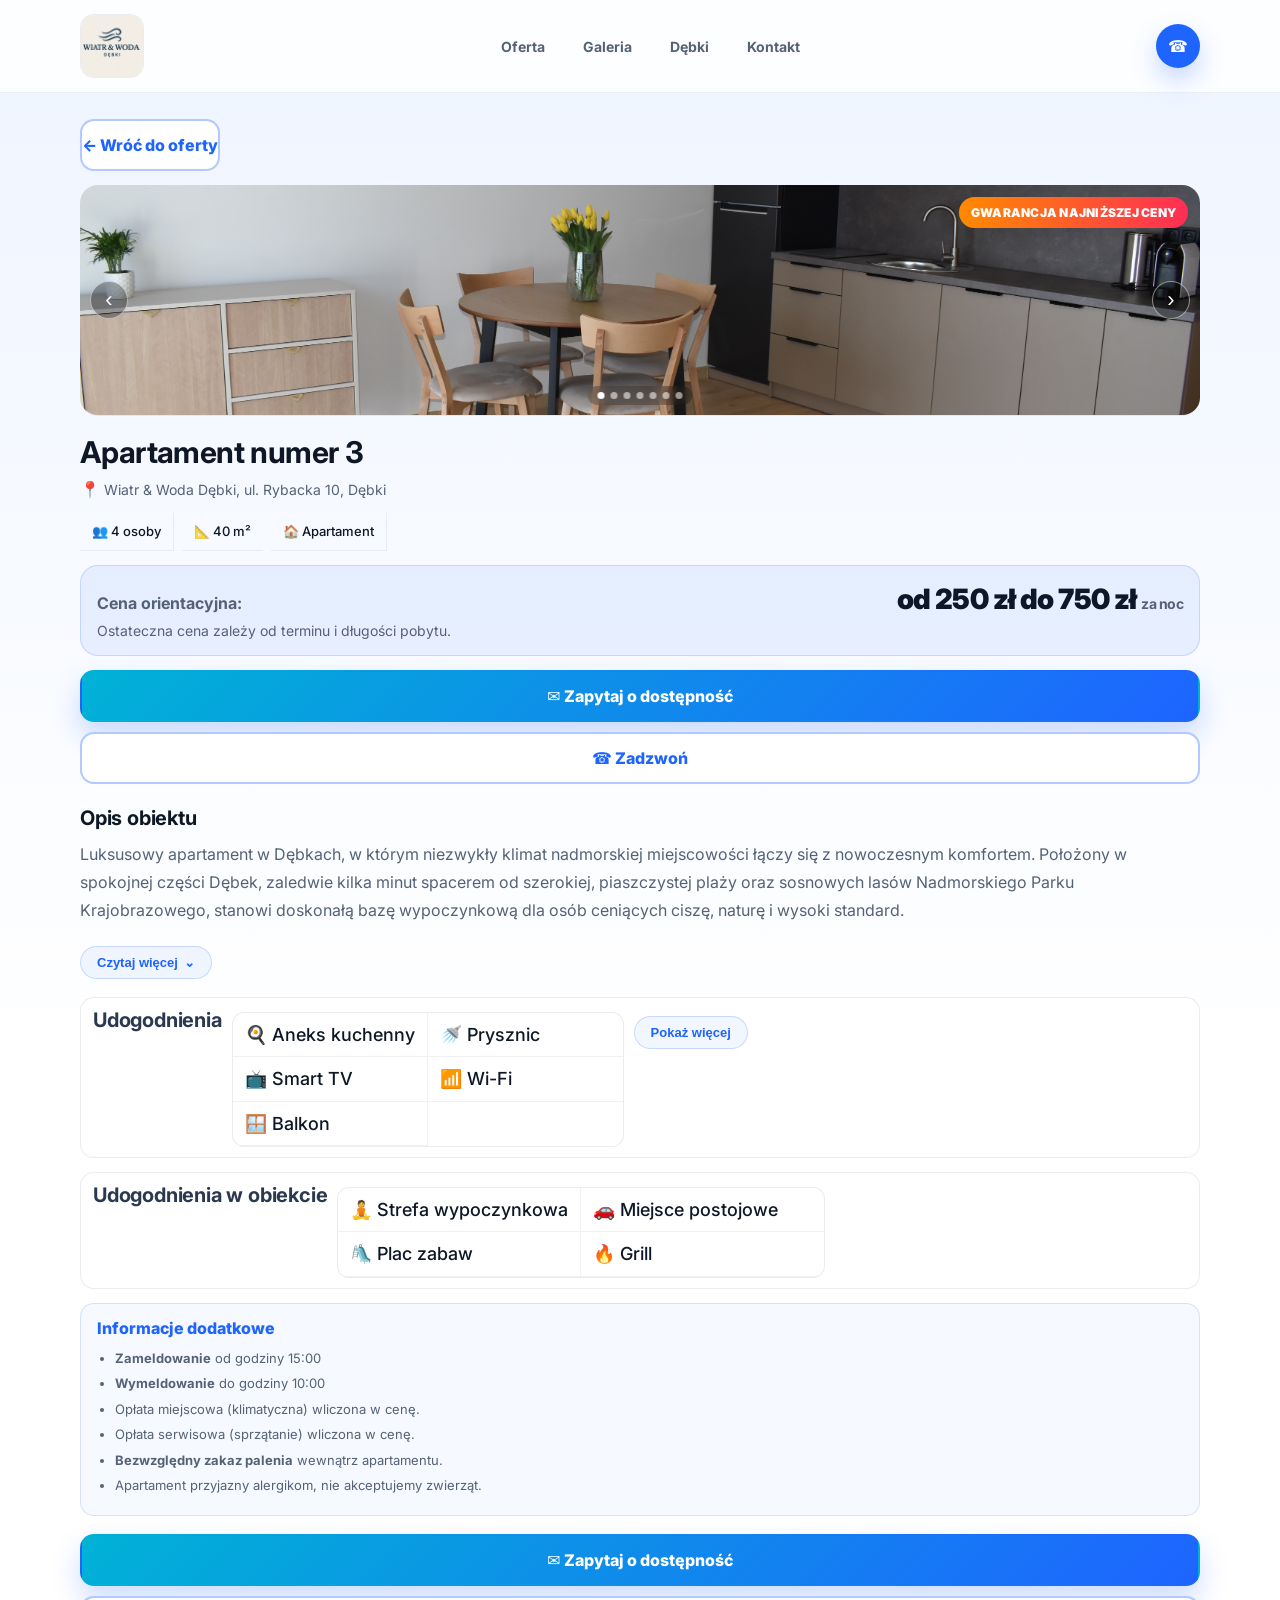
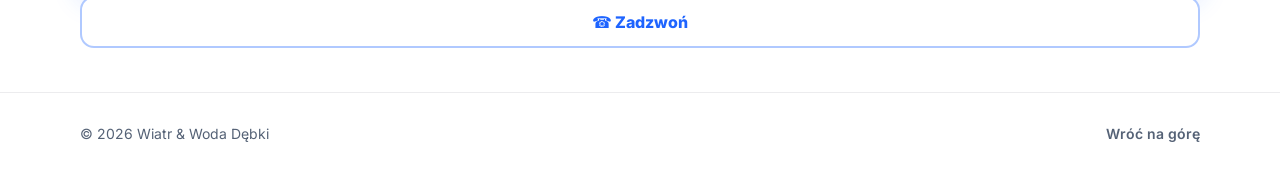
==== apartament-3.html @ 97f254d6 "Redesign amenities as 2-column grid, always-visible info section, fix gallery on PC Co-Authored-By: " ====
<!doctype html>
<html lang="pl">
<head>
  <meta charset="UTF-8" />
  <meta name="viewport" content="width=device-width, initial-scale=1" />

  <title>Apartament numer 3 | Wiatr & Woda Dębki</title>
  <meta name="description" content="Apartament numer 3 w Wiatr & Woda Dębki: 4 osoby, 40 m², balkon, aneks kuchenny, Smart TV i Wi-Fi. Zapytaj o dostępność i cenę." />
  <link rel="canonical" href="https://twojadomena.pl/apartament-3" />
  <meta name="theme-color" content="#1E64FF" />

  <link rel="preconnect" href="https://fonts.googleapis.com">
  <link rel="preconnect" href="https://fonts.gstatic.com" crossorigin>
  <link href="https://fonts.googleapis.com/css2?family=Inter:wght@400;500;600;700&display=swap" rel="stylesheet">

  <link rel="stylesheet" href="style.css" />
  <script defer src="script.js"></script>
</head>

<body>
  <a class="skip" href="#main">Przejdź do treści</a>

  <header class="topbar">
    <div class="container topbar__inner">
      <a class="brand" href="index.html#home" aria-label="Wiatr & Woda – strona główna">
        <img class="brand__logo" src="assets/hero.png" alt="Wiatr & Woda Dębki" width="64" height="64" />
      </a>

      <nav class="nav" aria-label="Nawigacja główna">
        <button class="nav__toggle" type="button" aria-expanded="false" aria-controls="navMenu">
          <span class="nav__bars" aria-hidden="true"></span>
          <span class="sr-only">Otwórz menu</span>
        </button>

        <ul id="navMenu" class="nav__menu">
          <li><a class="nav__link" href="oferta.html">Oferta</a></li>
          <li><a class="nav__link" href="index.html#galeria">Galeria</a></li>
          <li><a class="nav__link" href="index.html#debki">Dębki</a></li>
          <li><a class="nav__link" href="index.html#kontakt">Kontakt</a></li>
        </ul>
      </nav>

      <a class="callfab" href="tel:+48XXXXXXXXX" aria-label="Zadzwoń">☎</a>
    </div>
  </header>

  <main id="main">
    <section class="section section--offers">
      <div class="container">

        <a href="oferta.html" class="btn2 btn2--ghost" style="margin-bottom:14px; display:inline-flex;">
          ← Wróć do oferty
        </a>

        <!-- HERO / GALERIA -->
        <div class="offerCard__media tile__media reveal" data-slider style="border-radius:18px; overflow:hidden;">
          <span class="badge">GWARANCJA NAJNIŻSZEJ CENY</span>

          <img src="galeria/ap%20nr%203/1.JPG" alt="Apartament numer 3 – zdjęcie" loading="lazy" decoding="async" width="1200" height="800">
          <button class="offerCard__nav offerCard__nav--prev" type="button" aria-label="Poprzednie zdjęcie" data-prev>‹</button>
          <button class="offerCard__nav offerCard__nav--next" type="button" aria-label="Następne zdjęcie" data-next>›</button>

          <div class="offerCard__dots" aria-hidden="true">
            <span class="dot is-on"></span><span class="dot"></span><span class="dot"></span>
          </div>

          <template data-images>
            <span>galeria/ap%20nr%203/1.JPG</span>
            <span>galeria/ap%20nr%203/2.JPG</span>
            <span>galeria/ap%20nr%203/3.JPG</span>
            <span>galeria/ap%20nr%203/4.JPG</span>
            <span>galeria/ap%20nr%203/5.JPG</span>
            <span>galeria/ap%20nr%203/6.JPG</span>
            <span>galeria/ap%20nr%203/7.JPG</span>
          </template>
        </div>

        <!-- NAGŁÓWEK + META -->
        <header class="reveal" style="margin-top:18px;">
          <h1 class="offersHead__title" style="margin-bottom:6px;">Apartament numer 3</h1>
          <p class="offersHead__lead" style="margin-top:0;">
            <span class="ico">📍</span> Wiatr &amp; Woda Dębki, ul. Rybacka 10, Dębki
          </p>

          <div class="offerIcons" aria-label="Szybkie parametry" style="margin-top:10px;">
            <span class="chip">👥 4 osoby</span>
            <span class="chip">📐 40 m²</span>
            <span class="chip">🏠 Apartament</span>
          </div>
        </header>

        <!-- CENA + CTA -->
        <div class="reveal" style="margin-top:14px;">
          <div style="background:rgba(30,100,255,0.08); border:1px solid rgba(30,100,255,0.18); border-radius:18px; padding:16px;">
            <div style="display:flex; flex-wrap:wrap; gap:10px; align-items:baseline; justify-content:space-between;">
              <div style="color:var(--muted); font-weight:700;">Cena orientacyjna:</div>
              <div style="font-size:28px; font-weight:900; letter-spacing:-0.02em;">od 250 zł do 750 zł <span style="font-size:14px; font-weight:700; color:var(--muted);">za noc</span></div>
            </div>
            <div style="color:var(--muted); margin-top:6px; font-size:14px;">
              Ostateczna cena zależy od terminu i długości pobytu.
            </div>
          </div>

          <div class="offerActions" style="margin-top:14px;">
            <a class="btn2 btn2--primary" href="index.html#kontakt">✉ Zapytaj o dostępność</a>
            <a class="btn2 btn2--ghost" href="tel:+48XXXXXXXXX">☎ Zadzwoń</a>
          </div>
        </div>

        <!-- OPIS -->
        <section class="reveal" style="margin-top:22px;">
          <h2 class="h2">Opis obiektu</h2>

          <div class="desc" data-desc>
            <p style="color:var(--muted); line-height:1.75; margin-top:0;">
              Luksusowy apartament w Dębkach, w którym niezwykły klimat nadmorskiej miejscowości łączy się z nowoczesnym komfortem.
              Położony w spokojnej części Dębek, zaledwie kilka minut spacerem od szerokiej, piaszczystej plaży oraz sosnowych lasów
              Nadmorskiego Parku Krajobrazowego, stanowi doskonałą bazę wypoczynkową dla osób ceniących ciszę, naturę i wysoki standard.
            </p>

            <div class="desc__more" data-desc-more hidden>
              <p style="color:var(--muted); line-height:1.75;">
                Apartament przeznaczony jest dla maksymalnie 4 osób. Przestrzeń została zaprojektowana z myślą o wygodzie i funkcjonalności
                – obejmuje jasny salon z częścią wypoczynkową oraz komfortową strefę sypialnianą. Starannie dobrane materiały, jasne kolory
                i subtelne nadmorskie akcenty tworzą spójne, eleganckie wnętrze sprzyjające relaksowi.
              </p>
              <p style="color:var(--muted); line-height:1.75;">
                W salonie znajduje się wygodna sofa z funkcją spania. Do dyspozycji gości pozostaje w pełni wyposażony aneks kuchenny,
                który umożliwia komfortowe przygotowywanie posiłków. Nowoczesna łazienka z prysznicem zapewnia wygodę zarówno podczas krótkich,
                jak i dłuższych pobytów.
              </p>
              <p style="color:var(--muted); line-height:1.75; margin-bottom:0;">
                Istotnym atutem apartamentu jest balkon z kompletem mebli ogrodowych, idealny na poranną kawę lub wieczorny odpoczynek.
                Inwestycja Wiatr &amp; Woda Dębki wyróżnia się kameralnym charakterem, wysoką jakością wykończenia oraz znakomitą lokalizacją
                blisko morza i centrum miejscowości.
              </p>
            </div>
          </div>

          <button class="readmore" type="button" data-readmore>
            <span>Czytaj więcej</span>
            <span class="readmore__icon" aria-hidden="true">⌄</span>
          </button>
        </section>

        <!-- UDOGODNIENIA (rozwijane) -->
        <section class="amen reveal" aria-labelledby="amenTitle" style="margin-top:18px;">
          <h2 id="amenTitle" class="h2">Udogodnienia</h2>

          <div class="chips" data-chips data-collapsed="true">
            <!-- widoczne zawsze -->
            <span class="chip">🍳 Aneks kuchenny</span>
            <span class="chip">🚿 Prysznic</span>
            <span class="chip">📺 Smart TV</span>
            <span class="chip">📶 Wi-Fi</span>
            <span class="chip">🪟 Balkon</span>

            <!-- więcej (ukryte w collapsed) -->
            <span class="chip chip--more">❄️ Lodówka</span>
            <span class="chip chip--more">🔥 Płyta kuchenna</span>
            <span class="chip chip--more">💨 Okap</span>
            <span class="chip chip--more">📻 Mikrofalówka</span>
            <span class="chip chip--more">🫖 Czajnik</span>
            <span class="chip chip--more">☕ Ekspres kapsułkowy</span>
            <span class="chip chip--more">🔪 Przybory kuchenne</span>

            <span class="chip chip--more">🧴 Kosmetyki</span>
            <span class="chip chip--more">💨 Suszarka do włosów</span>
            <span class="chip chip--more">🛁 Ręczniki</span>
            <span class="chip chip--more">🧻 Papier toaletowy</span>

            <span class="chip chip--more">👔 Szafa</span>
            <span class="chip chip--more">🔌 Gniazdka przy łóżku</span>
            <span class="chip chip--more">🌡️ Ogrzewanie</span>
            <span class="chip chip--more">🧺 Suszarka na ubrania</span>

            <span class="chip chip--more">🛏️ 2× łóżko pojedyncze + narożnik z funkcją spania</span>

            <span class="chip chip--more">🌳 Parawan</span>
            <span class="chip chip--more">🛋️ Leżak</span>
            <span class="chip chip--more">🪑 Stół ogrodowy</span>

            <span class="chip chip--more">👶 Krzesełko dla dzieci</span>
            <span class="chip chip--more">🏠 Obiekt wolnostojący</span>
            <span class="chip chip--more">🚭 Zakaz palenia</span>
            <span class="chip chip--more">🐶 Zwierzęta nieakceptowane</span>
          </div>

          <button class="chips__toggle" type="button" data-chips-toggle>Pokaż więcej</button>
        </section>

        <!-- UDOGODNIENIA W OBIEKCIE -->
        <section class="amen reveal" aria-labelledby="objTitle" style="margin-top:14px;">
          <h2 id="objTitle" class="h2">Udogodnienia w obiekcie</h2>
          <div class="chips">
            <span class="chip">🧘 Strefa wypoczynkowa</span>
            <span class="chip">🚗 Miejsce postojowe</span>
            <span class="chip">🛝 Plac zabaw</span>
            <span class="chip">🔥 Grill</span>
          </div>
        </section>

        <!-- INFORMACJE DODATKOWE -->
        <section class="infoBox reveal" style="margin-top:14px;">
          <h2 class="infoBox__title">Informacje dodatkowe</h2>
          <ul class="bullets">
            <li><b>Zameldowanie</b> od godziny 15:00</li>
            <li><b>Wymeldowanie</b> do godziny 10:00</li>
            <li>Opłata miejscowa (klimatyczna) wliczona w cenę.</li>
            <li>Opłata serwisowa (sprzątanie) wliczona w cenę.</li>
            <li><b>Bezwzględny zakaz palenia</b> wewnątrz apartamentu.</li>
            <li>Apartament przyjazny alergikom, nie akceptujemy zwierząt.</li>
          </ul>
        </section>

        <!-- CTA (na dole) -->
        <div class="offerActions reveal" style="margin-top:18px;">
          <a class="btn2 btn2--primary" href="index.html#kontakt">✉ Zapytaj o dostępność</a>
          <a class="btn2 btn2--ghost" href="tel:+48XXXXXXXXX">☎ Zadzwoń</a>
        </div>

      </div>
    </section>
  </main>

  <footer class="footer">
    <div class="container footer__inner">
      <p>© <span id="year"></span> Wiatr &amp; Woda Dębki</p>
      <a class="footer__link" href="index.html#home">Wróć na górę</a>
    </div>
  </footer>
</body>
</html>
---- style.css ----
:root{
  --bg: #F4F8FF;
  --surface: #FFFFFF;
  --text: #0E1726;
  --muted: #556276;
  --brand: #1E64FF;

  --border: rgba(14, 23, 38, 0.08);
  --shadow: 0 10px 30px rgba(14, 23, 38, 0.10);

  --radius: 18px;
  --container: 1120px;

  --ring: 0 0 0 4px rgba(30,100,255,0.16);
}

*{ box-sizing:border-box; }
html{ scroll-behavior:smooth; }
body{
  margin:0;
  font-family: Inter, system-ui, -apple-system, Segoe UI, Roboto, Arial, sans-serif;
  color: var(--text);
  background: linear-gradient(180deg, #EEF4FF 0%, #FFFFFF 60%);
}

img{ max-width:100%; display:block; }
a{ color: inherit; }

.container{
  width: min(100% - 24px, var(--container));
  margin-inline:auto;
}

.sr-only{
  position:absolute;
  width:1px;height:1px;
  padding:0;margin:-1px;
  overflow:hidden;clip:rect(0,0,0,0);
  white-space:nowrap;border:0;
}

.skip{
  position:absolute;
  left:-999px; top: 10px;
  background: var(--surface);
  color: var(--text);
  padding: 10px 12px;
  border-radius: 12px;
  box-shadow: var(--shadow);
}
.skip:focus{ left: 12px; z-index: 1000; }

.anchor{
  position: relative;
  top: -84px; /* offset pod sticky header */
  height: 1px;
}

/* =========================
   TOPBAR
========================= */
.topbar{
  position: sticky;
  top:0;
  z-index: 50;
  background: rgba(255,255,255,0.75);
  backdrop-filter: blur(12px);
  border-bottom: 1px solid var(--border);
}

.topbar__inner{
  display:flex;
  align-items:center;
  justify-content:space-between;
  gap: 12px;
  padding: 10px 0;
  position: relative;
}

.brand__logo{
  width: 56px;
  height: 56px;
  border-radius: 14px;
  border: 1px solid var(--border);
  background: #fff;
  object-fit: contain;
}

/* =========================
   NAV
========================= */
.nav{
  display:flex;
  align-items:center;
  gap: 12px;
}

.nav__toggle{
  display:inline-flex;
  align-items:center;
  justify-content:center;
  width: 44px;
  height: 44px;
  border-radius: 14px;
  border: 1px solid var(--border);
  background: var(--surface);
  box-shadow: 0 6px 18px rgba(14,23,38,0.08);
  cursor: pointer;
}
.nav__toggle:focus-visible{ outline:none; box-shadow: var(--shadow), var(--ring); }

/* hamburger */
.nav__bars{
  width: 18px;
  height: 2px;
  background: var(--text);
  position: relative;
  border-radius: 999px;
  transition: background .2s ease;
}
.nav__bars::before,
.nav__bars::after{
  content:"";
  position:absolute;
  left:0;
  width:18px;
  height:2px;
  background: var(--text);
  border-radius: 999px;
  transition: transform .25s ease, top .25s ease;
}
.nav__bars::before{ top:-6px; }
.nav__bars::after{ top:6px; }

.nav__toggle.is-active .nav__bars{ background: transparent; }
.nav__toggle.is-active .nav__bars::before{ top:0; transform: rotate(45deg); }
.nav__toggle.is-active .nav__bars::after{ top:0; transform: rotate(-45deg); }

.nav__menu{
  list-style:none;
  margin:0;
  padding:0;

  position: absolute;
  top: 62px;
  right: 12px;

  display: flex;
  flex-direction: column;
  gap: 10px;

  background: #fff;
  padding: 14px;
  border-radius: 14px;
  border: 1px solid var(--border);
  box-shadow: 0 16px 40px rgba(14,23,38,0.12);

  opacity: 0;
  transform: translateY(-10px);
  pointer-events: none;

  transition: opacity .25s ease, transform .25s ease;
  will-change: opacity, transform;
}

.nav__menu.is-open{
  opacity: 1;
  transform: translateY(0);
  pointer-events: auto;
}

.nav__link{
  text-decoration:none;
  color: var(--muted);
  font-weight: 700;
  font-size: 14px;
  padding: 10px 10px;
  border-radius: 12px;
  display:inline-block;
}
.nav__link:hover{ color: var(--text); background: rgba(30,100,255,0.08); }
.nav__link:focus-visible{ outline:none; box-shadow: var(--ring); }

.callfab{
  display:inline-flex;
  align-items:center;
  justify-content:center;
  width: 44px;
  height:44px;
  border-radius: 999px;
  background: var(--brand);
  color:#fff;
  text-decoration:none;
  box-shadow: 0 12px 26px rgba(30,100,255,0.25);
  transition: transform .15s ease, box-shadow .15s ease;
}
.callfab:active{ transform: translateY(1px); }
.callfab:focus-visible{ outline:none; box-shadow: 0 12px 26px rgba(30,100,255,0.25), var(--ring); }

/* =========================
   HERO
========================= */
.hero{ padding: 18px 0 22px; }
.hero__inner{ display:flex; flex-direction:column; gap: 14px; }

.hero__title{
  margin: 6px 0 0;
  font-size: 26px;
  line-height: 1.15;
  letter-spacing: -0.02em;
  text-align:center;
}
.hero__subtitle{
  margin: 8px 0 0;
  text-align:center;
  color: var(--brand);
  font-weight: 700;
  font-size: 14px;
}

.hero__media{
  margin: 10px 0 0;
  border-radius: var(--radius);
  overflow:hidden;
  box-shadow: var(--shadow);
  border: 1px solid var(--border);
}
.hero__img{
  width:100%;
  height: 220px;
  object-fit: cover;
}

.hero__cta{
  display:grid;
  grid-template-columns: 1fr;
  gap: 12px;
  margin-top: 8px;
}

.btn{
  display:inline-flex;
  justify-content:center;
  align-items:center;
  height: 52px;
  border-radius: 999px;
  font-weight: 800;
  text-decoration:none;
  border: 1px solid transparent;
  transition: transform .15s ease, box-shadow .15s ease, background .15s ease;
  cursor: pointer;
}
.btn:active{ transform: translateY(1px); }
.btn:focus-visible{ outline:none; box-shadow: var(--ring); }

.btn--primary{
  background: var(--brand);
  color:#fff;
  box-shadow: 0 14px 30px rgba(30,100,255,0.25);
}
.btn--primary:hover{ box-shadow: 0 18px 38px rgba(30,100,255,0.28); }

.btn--ghost{
  background: #fff;
  color: var(--brand);
  border-color: rgba(30,100,255,0.25);
}
.btn--ghost:hover{ background: rgba(30,100,255,0.06); }

.btn--form{
  width: 100%;
}

/* =========================
   CARD
========================= */
.card-section{ padding: 14px 0 10px; }
.card{
  background: var(--surface);
  border: 1px solid var(--border);
  border-radius: 20px;
  box-shadow: 0 12px 30px rgba(14,23,38,0.08);
  padding: 18px 16px;
}
.card__title{
  margin: 0;
  text-align:center;
  font-size: 26px;
  color: var(--brand);
  letter-spacing: -0.02em;
  font-weight: 900;
  font-family: ui-serif, Georgia, "Times New Roman", serif;
}
.card__lead{
  margin: 6px 0 0;
  text-align:center;
  color: var(--muted);
  font-size: 13px;
}
.card__divider{
  height: 1px;
  background: rgba(30,100,255,0.20);
  margin: 16px 0;
}
.card__text{
  color: var(--muted);
  font-size: 14px;
  line-height: 1.7;
  margin: 10px 0 0;
}
.card__link{
  display:inline-block;
  margin-top: 12px;
  color: var(--brand);
  font-weight: 800;
  text-decoration:none;
}

/* =========================
   SECTIONS
========================= */
.section{
  padding: 34px 0;
}
.section--alt{
  background: linear-gradient(180deg, rgba(244,248,255,0.65), rgba(255,255,255,0.9));
  border-top: 1px solid var(--border);
  border-bottom: 1px solid var(--border);
}
.section--contact{
  padding-bottom: 44px;
}

.section__head{
  margin-bottom: 14px;
}

.section__title{
  margin:0;
  font-size: 20px;
  letter-spacing: -0.01em;
}
.section__text{
  margin: 8px 0 0;
  color: var(--muted);
  line-height: 1.7;
}

/* =========================
   AMENITIES
========================= */
.amenities{
  padding: 18px 0 28px;
}
.amenities__grid{
  margin-top: 14px;
  display:grid;
  gap: 12px;
  grid-template-columns: 1fr;
}
.amenity{
  background: #fff;
  border: 1px solid var(--border);
  border-radius: 18px;
  box-shadow: 0 10px 26px rgba(14,23,38,0.06);
  padding: 16px;
}
.amenity__icon{
  width: 46px;
  height: 46px;
  border-radius: 14px;
  display:grid;
  place-items:center;
  background: rgba(30,100,255,0.10);
  margin-bottom: 10px;
  font-size: 20px;
}
.amenity__title{
  margin:0;
  font-size: 16px;
  letter-spacing: -0.01em;
}
.amenity__text{
  margin: 6px 0 0;
  color: var(--muted);
  line-height: 1.6;
  font-size: 14px;
}

/* =========================
   OFFER
========================= */
.offer__grid{
  display:grid;
  gap: 12px;
  margin-top: 16px;
  grid-template-columns: 1fr;
}
.offer{
  background: #fff;
  border: 1px solid var(--border);
  border-radius: 18px;
  box-shadow: 0 10px 26px rgba(14,23,38,0.06);
  padding: 16px;
  position: relative;
  overflow:hidden;
}
.offer::before{
  content:"";
  position:absolute;
  inset: -60px -60px auto auto;
  width: 180px;
  height: 180px;
  background: radial-gradient(circle at 30% 30%, rgba(30,100,255,0.18), transparent 60%);
  transform: rotate(15deg);
  pointer-events:none;
}
.offer__top{
  display:flex;
  align-items:flex-start;
  justify-content:space-between;
  gap: 10px;
}
.offer__title{
  margin:0;
  font-size: 16px;
  letter-spacing: -0.01em;
}
.offer__price{
  font-weight: 900;
  color: var(--brand);
  background: rgba(30,100,255,0.10);
  border: 1px solid rgba(30,100,255,0.18);
  padding: 6px 10px;
  border-radius: 999px;
  font-size: 13px;
  white-space: nowrap;
}
.offer__desc{
  margin: 10px 0 0;
  color: var(--muted);
  line-height: 1.7;
  font-size: 14px;
}
.offer__list{
  margin: 10px 0 0;
  padding: 0 0 0 18px;
  color: var(--muted);
  line-height: 1.7;
  font-size: 14px;
}
.offer__cta{
  display:inline-flex;
  margin-top: 12px;
  font-weight: 900;
  color: var(--brand);
  text-decoration:none;
}

/* =========================
   OFFER CAROUSEL
========================= */
.offer__carousel{
  position: relative;
  border-radius: 14px;
  overflow: hidden;
  margin-bottom: 14px;
  background: #f0f2f5;
}
.carousel__track{
  display: flex;
  transition: transform .35s cubic-bezier(.4,0,.2,1);
}
.carousel__slide{
  min-width: 100%;
  width: 100%;
  height: 200px;
  object-fit: cover;
  flex-shrink: 0;
}
.carousel__btn{
  position: absolute;
  top: 50%;
  transform: translateY(-50%);
  width: 34px;
  height: 34px;
  border-radius: 999px;
  border: 1px solid rgba(255,255,255,0.3);
  background: rgba(0,0,0,0.35);
  color: #fff;
  font-size: 18px;
  cursor: pointer;
  display: flex;
  align-items: center;
  justify-content: center;
  z-index: 2;
  backdrop-filter: blur(4px);
}
.carousel__btn:hover{ background: rgba(0,0,0,0.55); }
.carousel__btn--prev{ left: 8px; }
.carousel__btn--next{ right: 8px; }
.carousel__dots{
  position: absolute;
  bottom: 8px;
  left: 50%;
  transform: translateX(-50%);
  display: flex;
  gap: 6px;
  z-index: 2;
}
.carousel__dot{
  width: 8px;
  height: 8px;
  border-radius: 999px;
  border: none;
  background: rgba(255,255,255,0.5);
  cursor: pointer;
  padding: 0;
  transition: background .2s ease;
}
.carousel__dot.is-active{
  background: #fff;
}

/* =========================
   GALLERY
========================= */
.gallery{
  display:grid;
  grid-template-columns: 1fr 1fr;
  gap: 10px;
  margin-top: 16px;
}
.gallery__item{
  padding:0;
  border: 1px solid var(--border);
  border-radius: 16px;
  overflow:hidden;
  background: #fff;
  box-shadow: 0 10px 22px rgba(14,23,38,0.06);
  cursor:pointer;
  transition: transform .18s ease, box-shadow .18s ease;
}
.gallery__item:hover{
  transform: translateY(-2px);
  box-shadow: 0 14px 28px rgba(14,23,38,0.10);
}
.gallery__item:focus-visible{ outline:none; box-shadow: 0 14px 28px rgba(14,23,38,0.10), var(--ring); }
.gallery__item img{
  width:100%;
  height: 130px;
  object-fit: cover;
}

/* lightbox */
.lightbox{
  position: fixed;
  inset: 0;
  display:none;
  z-index: 1000;
}
.lightbox.is-open{ display:block; }
.lightbox__backdrop{
  position:absolute;
  inset:0;
  background: rgba(14,23,38,0.72);
}
.lightbox__panel{
  position: relative;
  width: min(92vw, 980px);
  margin: 8vh auto 0;
  background: #0b1220;
  border: 1px solid rgba(255,255,255,0.12);
  border-radius: 18px;
  box-shadow: 0 24px 60px rgba(0,0,0,0.35);
  overflow:hidden;
}
.lightbox__img{
  width:100%;
  height: min(70vh, 680px);
  object-fit: contain;
  background: #0b1220;
}
.lightbox__close{
  position:absolute;
  top: 10px;
  right: 10px;
  width: 42px;
  height: 42px;
  border-radius: 999px;
  border: 1px solid rgba(255,255,255,0.18);
  background: rgba(255,255,255,0.10);
  color: #fff;
  font-size: 18px;
  cursor:pointer;
}
.lightbox__close:focus-visible{ outline:none; box-shadow: 0 0 0 4px rgba(255,255,255,0.18); }

/* =========================
   PLACE
========================= */
.place{
  display:grid;
  gap: 12px;
  margin-top: 16px;
  grid-template-columns: 1fr;
}
.place__card{
  background: #fff;
  border: 1px solid var(--border);
  border-radius: 18px;
  box-shadow: 0 10px 26px rgba(14,23,38,0.06);
  padding: 16px;
}
.place__title{ margin:0; font-size: 16px; letter-spacing: -0.01em; }
.place__text{
  margin: 8px 0 0;
  color: var(--muted);
  line-height: 1.7;
  font-size: 14px;
}
.place__chips{
  margin-top: 12px;
  display:flex;
  flex-wrap: wrap;
  gap: 8px;
}
.chip{
  font-size: 13px;
  font-weight: 800;
  color: rgba(14,23,38,0.86);
  background: rgba(14,23,38,0.04);
  border: 1px solid rgba(14,23,38,0.06);
  padding: 8px 10px;
  border-radius: 999px;
}
.place__map{
  border-radius: 18px;
  overflow:hidden;
  border: 1px solid var(--border);
  box-shadow: 0 10px 26px rgba(14,23,38,0.06);
  background: #fff;
}
.place__map iframe{
  width:100%;
  height: 260px;
  border:0;
  display:block;
}

/* =========================
   CONTACT
========================= */
.contact{
  display:grid;
  grid-template-columns: 1fr;
  gap: 12px;
  margin-top: 16px;
}

.infoCard{
  background: #fff;
  border: 1px solid var(--border);
  border-radius: 18px;
  box-shadow: 0 10px 26px rgba(14,23,38,0.06);
  padding: 16px;
}
.infoCard__title{
  margin:0;
  font-size: 16px;
  letter-spacing: -0.01em;
}
.infoCard__row{
  margin: 10px 0 0;
  color: var(--muted);
  display:flex;
  gap: 8px;
  align-items:flex-start;
  line-height: 1.6;
}
.infoCard__row a{
  color: var(--brand);
  font-weight: 900;
  text-decoration: none;
}

.social{
  display:grid;
  grid-template-columns: 1fr;
  gap: 10px;
  margin-top: 14px;
}
.social__btn{
  display:flex;
  align-items:center;
  justify-content:center;
  gap: 10px;
  height: 48px;
  border-radius: 999px;
  text-decoration:none;
  font-weight: 900;
  border: 1px solid rgba(30,100,255,0.22);
  background: rgba(30,100,255,0.06);
  color: var(--brand);
}
.social__btn:hover{ background: rgba(30,100,255,0.10); }
.social__btn:focus-visible{ outline:none; box-shadow: var(--ring); }
.social__icon{ font-size: 18px; }

.miniNote{
  margin-top: 14px;
  display:flex;
  gap: 10px;
  align-items:flex-start;
  color: rgba(14,23,38,0.78);
  background: rgba(14,23,38,0.03);
  border: 1px solid rgba(14,23,38,0.06);
  border-radius: 16px;
  padding: 12px;
  font-size: 13px;
  line-height: 1.6;
}

.form{
  background: #fff;
  border: 1px solid var(--border);
  border-radius: 18px;
  box-shadow: 0 10px 26px rgba(14,23,38,0.06);
  padding: 16px;
}
.form__head{
  margin-bottom: 12px;
}
.form__title{
  margin:0;
  font-size: 16px;
  letter-spacing: -0.01em;
}
.form__sub{
  margin: 6px 0 0;
  color: var(--muted);
  line-height: 1.6;
  font-size: 14px;
}
.form__grid{
  display:grid;
  grid-template-columns: 1fr;
  gap: 12px;
  margin-top: 12px;
}
.field{
  display:grid;
  gap: 6px;
}
.field__label{
  font-weight: 900;
  font-size: 13px;
  color: rgba(14,23,38,0.86);
}
.field__input{
  height: 48px;
  border-radius: 14px;
  border: 1px solid rgba(14,23,38,0.12);
  padding: 0 12px;
  font: inherit;
  background: #fff;
}
.field__input:focus{
  outline:none;
  border-color: rgba(30,100,255,0.45);
  box-shadow: var(--ring);
}
.field__textarea{
  height: auto;
  padding: 10px 12px;
  resize: vertical;
  min-height: 120px;
}
.field__error{
  font-size: 12px;
  color: #b00020;
  min-height: 14px;
}

.form__actions{
  margin-top: 12px;
  display:grid;
  gap: 10px;
}
.form__hint{
  margin:0;
  color: var(--muted);
  font-size: 13px;
  line-height: 1.6;
}

.form__toast{
  margin-top: 10px;
  display:none;
  padding: 12px;
  border-radius: 14px;
  border: 1px solid rgba(30,100,255,0.22);
  background: rgba(30,100,255,0.06);
  color: rgba(14,23,38,0.86);
  font-weight: 700;
  line-height: 1.6;
}
.form__toast.is-open{ display:block; }

/* =========================
   FOOTER
========================= */
.footer{
  border-top: 1px solid var(--border);
  padding: 18px 0 30px;
  background: rgba(255,255,255,0.7);
}
.footer__inner{
  display:flex;
  align-items:center;
  justify-content:space-between;
  gap: 12px;
  color: var(--muted);
  font-size: 14px;
}
.footer__link{
  color: var(--brand);
  text-decoration:none;
  font-weight: 900;
}

/* =========================
   ANIMACJE: DROP-IN (wejście)
========================= */
.drop{
  opacity: 0;
  transform: translateY(-20px);
  filter: blur(8px);
  animation: dropIn 1s cubic-bezier(.2,.95,.2,1) forwards;
}
.drop--1{ animation-delay: .4s; }
.drop--2{ animation-delay: .6s; }
.drop--3{ animation-delay: .8s; }
.drop--4{ animation-delay: 1s; }

@keyframes dropIn{
  to{
    opacity: 1;
    transform: translateY(0);
    filter: blur(0);
  }
}

/* =========================
   REVEAL ON SCROLL
========================= */
.reveal{
  opacity: 0;
  transform: translateY(14px);
  transition: opacity .6s ease, transform .6s ease;
  will-change: opacity, transform;
}
.reveal.is-visible{
  opacity: 1;
  transform: translateY(0);
}

/* Respect reduced motion */
@media (prefers-reduced-motion: reduce){
  html{ scroll-behavior: auto; }
  .drop{ animation: none; opacity: 1; transform: none; filter: none; }
  .reveal{ opacity: 1; transform: none; transition: none; }
}

/* =========================
   BREAKPOINTY (tablet/desktop)
========================= */
@media (min-width: 680px){
  .brand__logo{ width: 64px; height: 64px; }
  .hero__title{ font-size: 34px; }
  .hero__subtitle{ font-size: 16px; }
  .hero__img{ height: 300px; }
  .hero__cta{ grid-template-columns: 1fr 1fr; gap: 16px; }

  .amenities__grid{ grid-template-columns: 1fr 1fr; }
  .offer__grid{ grid-template-columns: 1fr 1fr; }
  .carousel__slide{ height: 220px; }
  .gallery{ grid-template-columns: repeat(3, 1fr); }
  .gallery__item img{ height: 180px; }
  .place__map iframe{ height: 320px; }
  .social{ grid-template-columns: 1fr 1fr; }
  .form__grid{ grid-template-columns: 1fr 1fr; }
  .field--full{ grid-column: 1 / -1; }
  .btn--form{ width: auto; padding-inline: 18px; }
  .form__actions{ grid-template-columns: auto 1fr; align-items:center; }
}

@media (min-width: 820px){
  .nav__toggle{ display:none; }
  .nav__menu{
    position: static;
    flex-direction: row;
    gap: 18px;

    background: transparent;
    padding: 0;
    border: 0;
    box-shadow: none;

    opacity: 1;
    transform: none;
    pointer-events: auto;
  }

  .hero{ padding: 28px 0 22px; }
  .hero__title{ font-size: 42px; }
  .hero__img{ height: 340px; }

  .card{ padding: 22px 22px; }
  .section__title{ font-size: 26px; }

  .offer__grid{ grid-template-columns: 1fr 1fr; }
  .carousel__slide{ height: 240px; }
  .contact{ grid-template-columns: 0.9fr 1.1fr; align-items:start; }
  .place{ grid-template-columns: 0.9fr 1.1fr; align-items:start; }
  .gallery{ grid-template-columns: repeat(4, 1fr); gap: 14px; }
  .gallery__item img{ height: 200px; }
}
/* =========================
   OFERTA / KARTY (MOBILE FIRST)
========================= */
.section--offers{ padding: 26px 0 44px; }
.offersHead{ text-align:center; margin: 10px auto 22px; max-width: 720px; }
.offersHead__title{
  margin: 0;
  font-size: 30px;
  letter-spacing: -0.02em;
}
.offersHead__lead{
  margin: 10px 0 0;
  color: var(--muted);
  line-height: 1.7;
  font-size: 14px;
}

.offersBlock{ margin-top: 28px; }
.offersBlock__title{
  margin: 0;
  font-size: 22px;
  text-align:center;
  letter-spacing: -0.01em;
}
.offersBlock__lead{
  margin: 10px auto 0;
  text-align:center;
  color: var(--muted);
  max-width: 760px;
  line-height: 1.7;
  font-size: 14px;
}

.offersGrid{
  margin-top: 18px;
  display:grid;
  grid-template-columns: 1fr;
  gap: 16px;
}

.offerCard{
  background: var(--surface);
  border: 1px solid var(--border);
  border-radius: 18px;
  overflow:hidden;
  box-shadow: 0 12px 30px rgba(14,23,38,0.08);
  transition: transform .18s ease, box-shadow .18s ease;
}
.offerCard:hover{
  transform: translateY(-2px);
  box-shadow: 0 16px 40px rgba(14,23,38,0.12);
}

.offerCard__media{
  position:relative;
  border-bottom: 1px solid var(--border);
  background: #f7f9ff;
}
.offerCard__media img{
  width:100%;
  height: 210px;
  object-fit: cover;
  display:block;
}
.offerCard__nav{
  position:absolute;
  top: 50%;
  transform: translateY(-50%);
  width: 38px;
  height: 38px;
  border-radius: 999px;
  border: 1px solid rgba(255,255,255,0.5);
  background: rgba(0,0,0,0.32);
  color: #fff;
  font-size: 22px;
  line-height: 1;
  display:flex;
  align-items:center;
  justify-content:center;
  cursor:pointer;
  opacity: 0.7;
  transition: opacity .2s ease;
  z-index: 3;
}
.offerCard:hover .offerCard__nav,
[data-slider] .offerCard__nav{ opacity: 1; }
.offerCard__nav--prev{ left: 10px; }
.offerCard__nav--next{ right: 10px; }

.offerCard__dots{
  position:absolute;
  left: 50%;
  bottom: 10px;
  transform: translateX(-50%);
  display:flex;
  gap: 6px;
  padding: 6px 10px;
  border-radius: 999px;
  background: rgba(0,0,0,0.18);
  backdrop-filter: blur(6px);
}
.dot{
  width: 7px; height: 7px;
  border-radius: 999px;
  background: rgba(255,255,255,0.55);
}
.dot.is-on{ background: #fff; }

.offerCard__body{ padding: 14px 14px 16px; }
.offerCard__top{
  display:flex;
  align-items:flex-start;
  justify-content:space-between;
  gap: 10px;
}
.offerCard__title{
  margin:0;
  font-size: 18px;
  letter-spacing: -0.01em;
}
.offerCard__price{
  font-weight: 800;
  color: var(--brand);
  background: rgba(30,100,255,0.10);
  border: 1px solid rgba(30,100,255,0.18);
  padding: 6px 10px;
  border-radius: 999px;
  font-size: 13px;
  white-space: nowrap;
}

.offerMeta{
  display:flex;
  gap: 12px;
  margin-top: 12px;
  padding-bottom: 10px;
  border-bottom: 1px solid rgba(14,23,38,0.08);
}
.offerMeta__item{
  flex:1;
  display:flex;
  gap: 8px;
  align-items:center;
  color: var(--muted);
  font-size: 13px;
}
.offerMeta__item b{ color: var(--text); font-size: 16px; }
.ico{ font-size: 16px; }

.offerBullets{
  margin: 12px 0 0;
  padding-left: 18px;
  color: var(--muted);
  line-height: 1.55;
  font-size: 13px;
}
.offerIcons{
  margin-top: 12px;
  display:flex;
  flex-wrap: wrap;
  gap: 8px;
}
.chip{
  display:inline-flex;
  align-items:center;
  gap: 8px;
  padding: 8px 10px;
  border-radius: 999px;
  border: 1px solid rgba(14,23,38,0.10);
  background: rgba(244,248,255,0.75);
  color: #2a3850;
  font-weight: 600;
  font-size: 12px;
}

.offerActions{
  display:grid;
  grid-template-columns: 1fr;
  gap: 10px;
  margin-top: 14px;
}

/* przyciski pod ofertę */
.btn2{
  height: 52px;
  border-radius: 14px;
  display:flex;
  align-items:center;
  justify-content:center;
  font-weight: 800;
  text-decoration:none;
  border: 2px solid transparent;
  transition: transform .12s ease, box-shadow .12s ease;
}
.btn2:active{ transform: translateY(1px); }

.btn2--primary{
  color:#fff;
  background: linear-gradient(135deg, #00B2D6, #1E64FF);
  box-shadow: 0 14px 28px rgba(30,100,255,0.22);
}
.btn2--ghost{
  background: #fff;
  color: var(--brand);
  border-color: rgba(30,100,255,0.35);
}

/* =========================
   SZCZEGÓŁY (DETAIL)
========================= */
.section--detail{ padding: 20px 0 44px; }

.backlink{
  display:inline-flex;
  gap: 8px;
  align-items:center;
  color: var(--brand);
  text-decoration:none;
  font-weight: 800;
  margin: 10px 0 14px;
}

.detailCard{
  background: var(--surface);
  border: 1px solid var(--border);
  border-radius: 18px;
  box-shadow: 0 14px 34px rgba(14,23,38,0.08);
  overflow:hidden;
}

.detailHero{
  position:relative;
  background: #f7f9ff;
}
.detailHero img{
  width:100%;
  height: 240px;
  object-fit: cover;
  display:block;
}

.detailBody{ padding: 16px 14px 18px; }
.detailTitle{
  margin: 8px 0 0;
  font-size: 26px;
  letter-spacing: -0.02em;
}
.detailPlace{
  margin: 8px 0 0;
  color: var(--muted);
  font-weight: 600;
  font-size: 13px;
}

.detailStats{
  margin-top: 12px;
  display:grid;
  grid-template-columns: repeat(3, 1fr);
  gap: 10px;
}
.stat{
  border: 1px solid rgba(14,23,38,0.08);
  background: rgba(244,248,255,0.75);
  border-radius: 14px;
  padding: 10px 10px;
  display:grid;
  gap: 4px;
}
.stat__ico{ font-size: 18px; }
.stat__k{ color: var(--muted); font-size: 12px; font-weight: 700; }
.stat__v{ font-size: 14px; font-weight: 900; }

.priceBox{
  margin-top: 14px;
  border-radius: 16px;
  background: rgba(30,100,255,0.08);
  border: 1px solid rgba(30,100,255,0.18);
  padding: 14px;
}
.priceBox__k{ display:block; color: var(--muted); font-weight: 700; font-size: 13px; }
.priceBox__v{ display:block; margin-top: 6px; font-size: 22px; }
.priceBox__v small{ font-size: 13px; color: var(--muted); font-weight: 700; }
.priceBox__note{ display:block; margin-top: 6px; color: var(--muted); font-size: 12px; }

.detailActions{
  margin-top: 14px;
  display:grid;
  grid-template-columns: 1fr;
  gap: 10px;
}
.detailActions--bottom{ margin-top: 16px; }

.sep{
  margin: 18px 0;
  border: 0;
  height: 1px;
  background: rgba(14,23,38,0.08);
}

.detailSection{ margin-top: 14px; }
.detailH{ margin:0; font-size: 18px; letter-spacing: -0.01em; }
.detailP{ color: var(--muted); line-height: 1.75; font-size: 14px; margin: 10px 0 0; }

.readmore__more{ display:none; }
.readmore.is-open .readmore__more{ display:block; }
.readmore__btn{
  margin-top: 10px;
  background: transparent;
  border: 0;
  color: var(--brand);
  font-weight: 900;
  cursor:pointer;
  padding: 0;
}

.amenGrid{
  margin-top: 12px;
  display:grid;
  grid-template-columns: 1fr;
  gap: 10px;
}
.amen{
  display:flex;
  gap: 10px;
  align-items:flex-start;
  padding: 10px 12px;
  border-radius: 14px;
  border: 1px solid rgba(14,23,38,0.08);
  background: #fff;
  color: #2a3850;
  font-weight: 700;
  font-size: 13px;
}
.amen span{ font-size: 18px; }

.acc{
  width:100%;
  margin-top: 12px;
  display:flex;
  align-items:center;
  justify-content:space-between;
  gap: 12px;
  padding: 12px 12px;
  border-radius: 14px;
  border: 1px solid rgba(14,23,38,0.10);
  background: #fff;
  cursor:pointer;
  font-weight: 900;
  color: var(--text);
}
.acc__panel{
  display:none;
  padding: 10px 10px 0;
}
.acc.is-open + .acc__panel{ display:block; }
.acc__chev{ opacity: 0.6; }

.detailList{
  margin: 0;
  padding-left: 18px;
  color: var(--muted);
  line-height: 1.65;
  font-size: 14px;
}

/* Desktop/Tablet */
@media (min-width: 820px){
  .offersGrid{ grid-template-columns: repeat(3, 1fr); gap: 18px; }
  .offerCard__media img{ height: 230px; }

  .offerActions{ grid-template-columns: 1fr; } /* zostawiamy 1 kolumnę – wygląda premium */

  .detailBody{ padding: 22px 22px 24px; }
  .detailHero img{ height: 360px; }
  .detailActions{ grid-template-columns: 1fr 1fr; }
  .amenGrid{ grid-template-columns: repeat(2, 1fr); }
}
/* ====== HEADINGS helper ====== */
.h2{
  margin: 0 0 10px;
  font-size: 20px;
  letter-spacing: -0.01em;
}

/* ====== READ MORE ====== */
.readmore{
  display: inline-flex;
  align-items: center;
  gap: 6px;
  border: 1px solid rgba(30,100,255,0.2);
  background: rgba(30,100,255,0.06);
  padding: 8px 16px;
  border-radius: 999px;
  color: var(--brand);
  font-weight: 700;
  font-size: 13px;
  cursor: pointer;
  margin-top: 6px;
}
.readmore__icon{
  display:inline-block;
  transition: transform .2s ease;
}
.readmore.is-open .readmore__icon{
  transform: rotate(180deg);
}

/* ====== CHIPS (amenities) ====== */
.chips{
  display: grid;
  grid-template-columns: 1fr 1fr;
  gap: 0;
  margin-top: 4px;
  border: 1px solid rgba(14,23,38,0.08);
  border-radius: 12px;
  overflow: hidden;
  background: #fff;
}
.chip{
  display: flex;
  align-items: center;
  gap: 8px;
  padding: 10px 12px;
  border: none;
  border-bottom: 1px solid rgba(14,23,38,0.06);
  border-right: 1px solid rgba(14,23,38,0.06);
  background: transparent;
  border-radius: 0;
  font-size: 13px;
  font-weight: 500;
  color: var(--text);
  line-height: 1.3;
}
.chip:nth-child(2n){ border-right: none; }
.chips[data-collapsed="true"] .chip--more{
  display: none;
}
.chips__toggle{
  margin-top: 8px;
  border: 1px solid rgba(30,100,255,0.2);
  background: rgba(30,100,255,0.06);
  color: var(--brand);
  font-weight: 700;
  font-size: 13px;
  cursor: pointer;
  padding: 8px 16px;
  border-radius: 999px;
}

/* ====== INFO BOX (was accordion) ====== */
.infoBox{
  margin-top: 14px;
  border: 1px solid rgba(30,100,255,0.15);
  border-radius: 14px;
  background: rgba(30,100,255,0.04);
  padding: 14px 16px;
}
.infoBox__title{
  margin: 0 0 10px;
  font-size: 16px;
  color: var(--brand);
  font-weight: 800;
}
.bullets{
  margin: 0;
  padding-left: 18px;
  color: var(--muted);
  line-height: 1.65;
  font-size: 13px;
}
.bullets li{ margin: 4px 0; }

/* legacy accordion (keep for other pages) */
.accordion{
  margin-top: 14px;
  border: 1px solid rgba(14,23,38,0.08);
  border-radius: 14px;
  background: #fff;
  overflow: hidden;
}
.accordion__head{
  width: 100%;
  display:flex;
  align-items:center;
  justify-content: space-between;
  gap: 12px;
  border: 0;
  background: transparent;
  padding: 12px 14px;
  cursor: pointer;
}
.accordion__head .h2{
  margin: 0;
  font-size: 16px;
}
.accordion__icon{
  transition: transform .2s ease;
  font-size: 18px;
  color: var(--muted);
}
.accordion.is-open .accordion__icon{
  transform: rotate(180deg);
}
.accordion__body{
  padding: 0 14px 14px;
}

/* ====== BADGE: gwarancja najniższej ceny ====== */
.badge{
  position: absolute;
  top: 12px;
  right: 12px;
  z-index: 2;

  font-size: 12px;
  font-weight: 900;
  letter-spacing: .02em;

  color: #fff;
  padding: 8px 12px;
  border-radius: 999px;

  background: linear-gradient(90deg, #ff8a00, #ff2d55);
  box-shadow: 0 12px 26px rgba(0,0,0,0.12);
}
.tile__media{ position: relative; }
/* ===== REGULAMIN PAGE ===== */
.topbar {
  position: sticky;
  top: 0;
  z-index: 50;
  background: rgba(255,255,255,0.85);
  backdrop-filter: blur(10px);
  border-bottom: 1px solid rgba(0,0,0,0.06);
}

.topbar__inner {
  display: flex;
  align-items: center;
  justify-content: space-between;
  padding: 14px 0;
}

.brand {
  font-weight: 800;
  text-decoration: none;
  color: var(--text);
}

.topbar__back {
  text-decoration: none;
  color: var(--muted);
  font-weight: 600;
}

.reg-hero {
  padding: 36px 0 12px;
}

.reg-hero h1 {
  margin: 0 0 8px;
  font-size: clamp(28px, 3vw, 38px);
}

.reg-hero p {
  margin: 0;
  color: var(--muted);
}

.reg-page {
  padding: 24px 0 60px;
}

.reg-grid {
  display: grid;
  grid-template-columns: 280px 1fr;
  gap: 26px;
}

.reg-aside {
  position: relative;
}

.reg-nav {
  position: sticky;
  top: 110px;
  display: flex;
  flex-direction: column;
  gap: 10px;
  padding: 14px;
  border: 1px solid var(--border);
  border-radius: var(--radius);
  background: var(--surface);
  box-shadow: var(--shadow);
}

.reg-nav__link {
  text-decoration: none;
  color: var(--muted);
  font-weight: 600;
  padding: 10px 12px;
  border-radius: 12px;
}

.reg-nav__link.active {
  color: var(--brand);
  background: rgba(30, 100, 255, 0.10);
}

.reg-content {
  padding: 18px;
  border: 1px solid var(--border);
  border-radius: var(--radius);
  background: var(--surface);
  box-shadow: var(--shadow);
}

.reg-section {
  padding: 10px 4px 22px;
  border-bottom: 1px solid rgba(0,0,0,0.06);
}

.reg-section:last-child {
  border-bottom: 0;
  padding-bottom: 0;
}

.reg-content h2 {
  margin: 6px 0 12px;
  font-size: 24px;
}

.reg-content h3 {
  margin: 18px 0 10px;
  font-size: 18px;
}

.reg-content p, .reg-content li {
  color: var(--text);
  line-height: 1.7;
}

.site-footer {
  border-top: 1px solid rgba(0,0,0,0.06);
  padding: 18px 0;
  background: #fff;
}

.footer__inner {
  display: flex;
  align-items: center;
  justify-content: space-between;
  gap: 12px;
  color: var(--muted);
}

.footer__link {
  text-decoration: none;
  color: var(--muted);
  font-weight: 600;
}

.footer__link:hover {
  color: var(--text);
}

/* MOBILE */
@media (max-width: 920px) {
  .reg-grid {
    grid-template-columns: 1fr;
  }
  .reg-nav {
    position: relative;
    top: auto;
  }
}
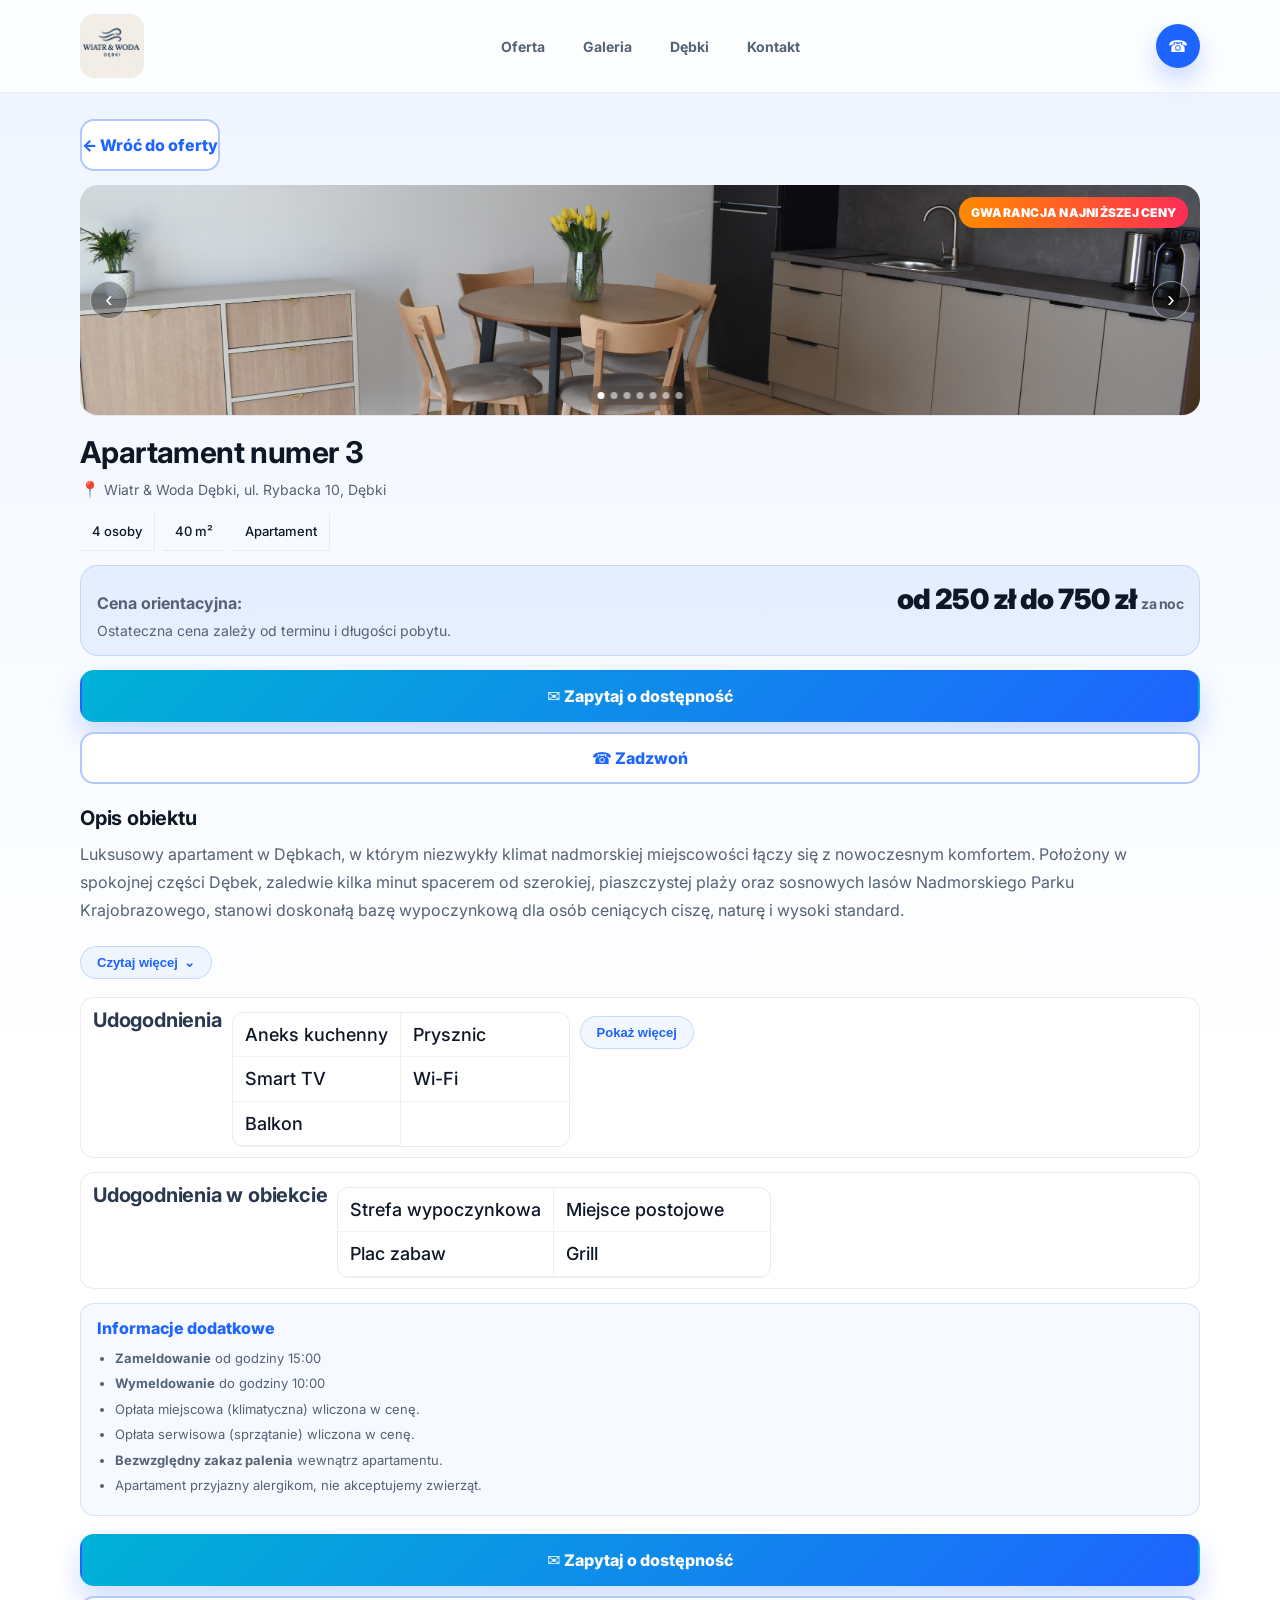
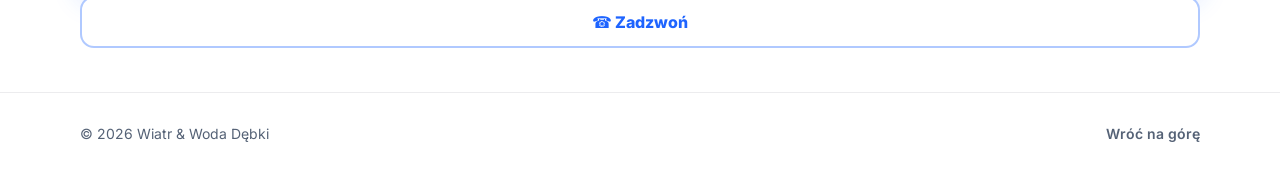
==== commit 5990ac05: "Remove emoji icons from amenity chips on detail pages Co-Authored-By: Claude Opus 4.6 <noreply@anthr" ====
--- a/apartament-3.html
+++ b/apartament-3.html
@@ -83,9 +83,9 @@
           </p>
 
           <div class="offerIcons" aria-label="Szybkie parametry" style="margin-top:10px;">
-            <span class="chip">👥 4 osoby</span>
-            <span class="chip">📐 40 m²</span>
-            <span class="chip">🏠 Apartament</span>
+            <span class="chip">4 osoby</span>
+            <span class="chip">40 m²</span>
+            <span class="chip">Apartament</span>
           </div>
         </header>
 
@@ -149,41 +149,41 @@
 
           <div class="chips" data-chips data-collapsed="true">
             <!-- widoczne zawsze -->
-            <span class="chip">🍳 Aneks kuchenny</span>
-            <span class="chip">🚿 Prysznic</span>
-            <span class="chip">📺 Smart TV</span>
-            <span class="chip">📶 Wi-Fi</span>
-            <span class="chip">🪟 Balkon</span>
+            <span class="chip">Aneks kuchenny</span>
+            <span class="chip">Prysznic</span>
+            <span class="chip">Smart TV</span>
+            <span class="chip">Wi-Fi</span>
+            <span class="chip">Balkon</span>
 
             <!-- więcej (ukryte w collapsed) -->
-            <span class="chip chip--more">❄️ Lodówka</span>
-            <span class="chip chip--more">🔥 Płyta kuchenna</span>
-            <span class="chip chip--more">💨 Okap</span>
-            <span class="chip chip--more">📻 Mikrofalówka</span>
-            <span class="chip chip--more">🫖 Czajnik</span>
-            <span class="chip chip--more">☕ Ekspres kapsułkowy</span>
-            <span class="chip chip--more">🔪 Przybory kuchenne</span>
-
-            <span class="chip chip--more">🧴 Kosmetyki</span>
-            <span class="chip chip--more">💨 Suszarka do włosów</span>
-            <span class="chip chip--more">🛁 Ręczniki</span>
-            <span class="chip chip--more">🧻 Papier toaletowy</span>
-
-            <span class="chip chip--more">👔 Szafa</span>
-            <span class="chip chip--more">🔌 Gniazdka przy łóżku</span>
-            <span class="chip chip--more">🌡️ Ogrzewanie</span>
-            <span class="chip chip--more">🧺 Suszarka na ubrania</span>
-
-            <span class="chip chip--more">🛏️ 2× łóżko pojedyncze + narożnik z funkcją spania</span>
-
-            <span class="chip chip--more">🌳 Parawan</span>
-            <span class="chip chip--more">🛋️ Leżak</span>
-            <span class="chip chip--more">🪑 Stół ogrodowy</span>
-
-            <span class="chip chip--more">👶 Krzesełko dla dzieci</span>
-            <span class="chip chip--more">🏠 Obiekt wolnostojący</span>
-            <span class="chip chip--more">🚭 Zakaz palenia</span>
-            <span class="chip chip--more">🐶 Zwierzęta nieakceptowane</span>
+            <span class="chip chip--more">Lodówka</span>
+            <span class="chip chip--more">Płyta kuchenna</span>
+            <span class="chip chip--more">Okap</span>
+            <span class="chip chip--more">Mikrofalówka</span>
+            <span class="chip chip--more">Czajnik</span>
+            <span class="chip chip--more">Ekspres kapsułkowy</span>
+            <span class="chip chip--more">Przybory kuchenne</span>
+
+            <span class="chip chip--more">Kosmetyki</span>
+            <span class="chip chip--more">Suszarka do włosów</span>
+            <span class="chip chip--more">Ręczniki</span>
+            <span class="chip chip--more">Papier toaletowy</span>
+
+            <span class="chip chip--more">Szafa</span>
+            <span class="chip chip--more">Gniazdka przy łóżku</span>
+            <span class="chip chip--more">Ogrzewanie</span>
+            <span class="chip chip--more">Suszarka na ubrania</span>
+
+            <span class="chip chip--more">2× łóżko pojedyncze + narożnik z funkcją spania</span>
+
+            <span class="chip chip--more">Parawan</span>
+            <span class="chip chip--more">Leżak</span>
+            <span class="chip chip--more">Stół ogrodowy</span>
+
+            <span class="chip chip--more">Krzesełko dla dzieci</span>
+            <span class="chip chip--more">Obiekt wolnostojący</span>
+            <span class="chip chip--more">Zakaz palenia</span>
+            <span class="chip chip--more">Zwierzęta nieakceptowane</span>
           </div>
 
           <button class="chips__toggle" type="button" data-chips-toggle>Pokaż więcej</button>
@@ -193,10 +193,10 @@
         <section class="amen reveal" aria-labelledby="objTitle" style="margin-top:14px;">
           <h2 id="objTitle" class="h2">Udogodnienia w obiekcie</h2>
           <div class="chips">
-            <span class="chip">🧘 Strefa wypoczynkowa</span>
-            <span class="chip">🚗 Miejsce postojowe</span>
-            <span class="chip">🛝 Plac zabaw</span>
-            <span class="chip">🔥 Grill</span>
+            <span class="chip">Strefa wypoczynkowa</span>
+            <span class="chip">Miejsce postojowe</span>
+            <span class="chip">Plac zabaw</span>
+            <span class="chip">Grill</span>
           </div>
         </section>
 
--- a/style.css
+++ b/style.css
@@ -477,6 +477,8 @@
   height: 200px;
   object-fit: cover;
   flex-shrink: 0;
+  user-select: none;
+  -webkit-user-drag: none;
 }
 .carousel__btn{
   position: absolute;
@@ -595,6 +597,32 @@
   cursor:pointer;
 }
 .lightbox__close:focus-visible{ outline:none; box-shadow: 0 0 0 4px rgba(255,255,255,0.18); }
+.lightbox__nav{
+  position: absolute;
+  top: 50%;
+  transform: translateY(-50%);
+  width: 44px;
+  height: 44px;
+  border-radius: 999px;
+  border: 1px solid rgba(255,255,255,0.25);
+  background: rgba(0,0,0,0.45);
+  color: #fff;
+  font-size: 24px;
+  display: flex;
+  align-items: center;
+  justify-content: center;
+  cursor: pointer;
+  z-index: 10;
+}
+.lightbox__nav--prev{ left: 12px; }
+.lightbox__nav--next{ right: 12px; }
+.lightbox__counter{
+  text-align: center;
+  padding: 10px;
+  color: rgba(255,255,255,0.7);
+  font-size: 13px;
+  font-weight: 600;
+}
 
 /* =========================
    PLACE
@@ -1451,7 +1479,27 @@
   background: linear-gradient(90deg, #ff8a00, #ff2d55);
   box-shadow: 0 12px 26px rgba(0,0,0,0.12);
 }
-.tile__media{ position: relative; }
+.tile__media{
+  position: relative;
+  cursor: grab;
+  user-select: none;
+}
+.tile__media:active{ cursor: grabbing; }
+/* Detail page slider only (not offerCard thumbnails) */
+.tile__media:not(.offerCard__media) img{
+  width: 100%;
+  aspect-ratio: 16 / 10;
+  object-fit: cover;
+  display: block;
+  user-select: none;
+  -webkit-user-drag: none;
+  cursor: zoom-in;
+}
+@media(min-width:820px){
+  .tile__media:not(.offerCard__media) img{
+    aspect-ratio: 16 / 9;
+  }
+}
 /* ===== REGULAMIN PAGE ===== */
 .topbar {
   position: sticky;
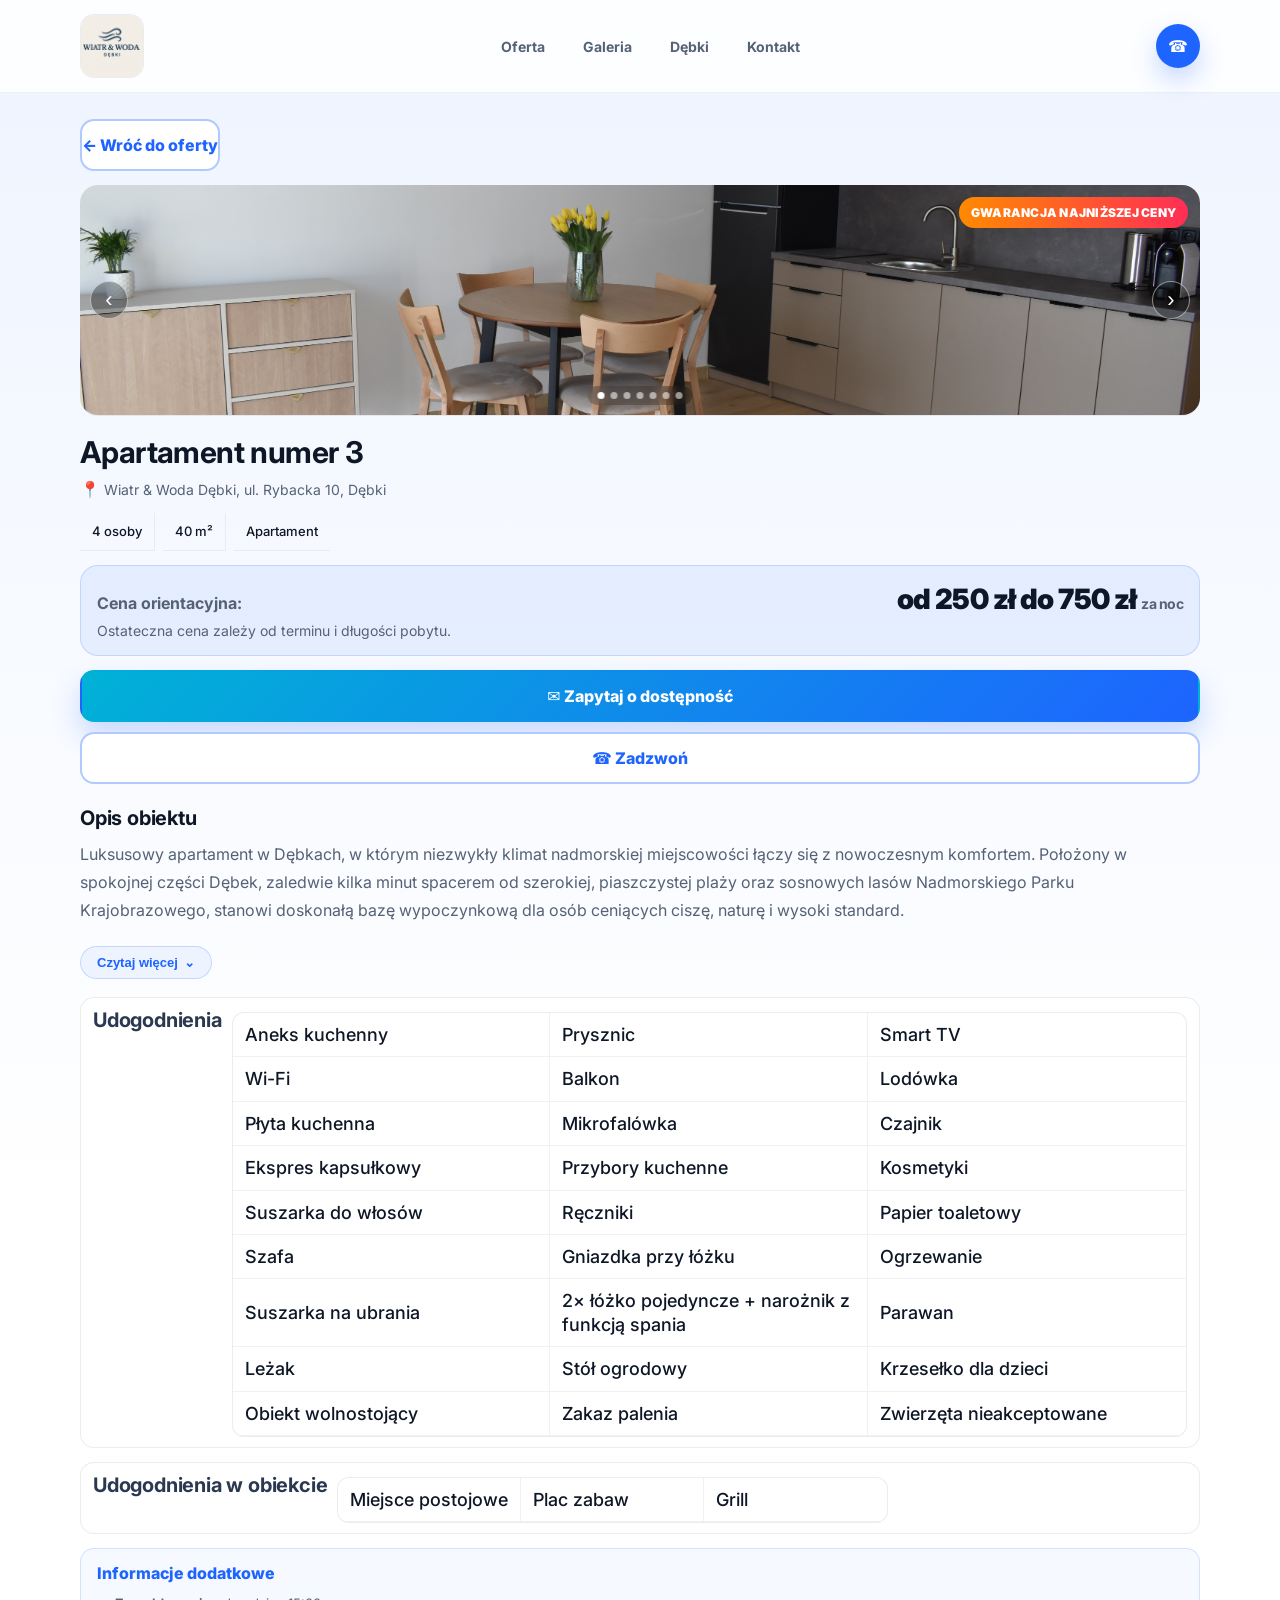
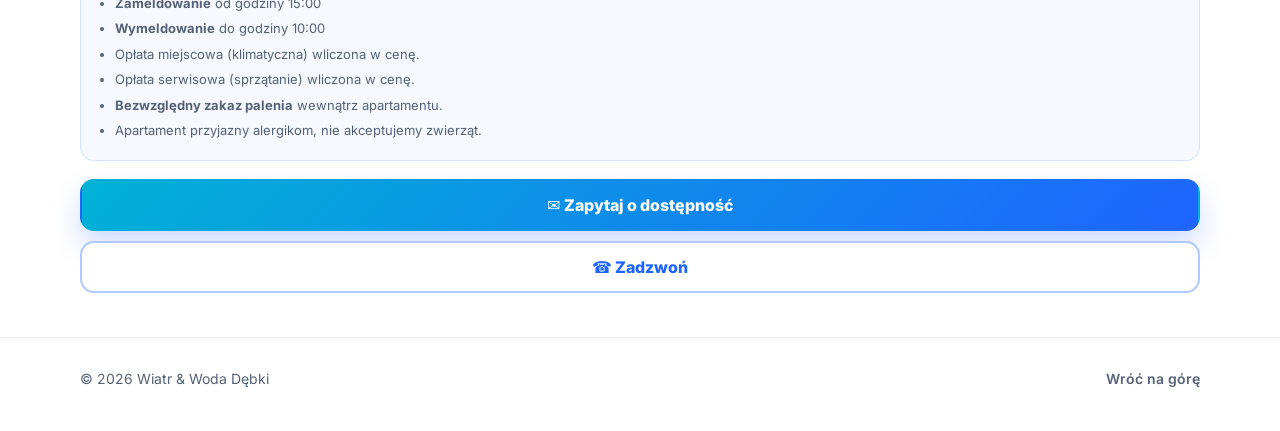
==== commit b6669aba: "Remove 'Okap' from amenities and 'Strefa wypoczynkowa' from facility chips Co-Authored-By: Claude Op" ====
--- a/apartament-3.html
+++ b/apartament-3.html
@@ -158,7 +158,7 @@
             <!-- więcej (ukryte w collapsed) -->
             <span class="chip chip--more">Lodówka</span>
             <span class="chip chip--more">Płyta kuchenna</span>
-            <span class="chip chip--more">Okap</span>
+
             <span class="chip chip--more">Mikrofalówka</span>
             <span class="chip chip--more">Czajnik</span>
             <span class="chip chip--more">Ekspres kapsułkowy</span>
@@ -193,7 +193,7 @@
         <section class="amen reveal" aria-labelledby="objTitle" style="margin-top:14px;">
           <h2 id="objTitle" class="h2">Udogodnienia w obiekcie</h2>
           <div class="chips">
-            <span class="chip">Strefa wypoczynkowa</span>
+
             <span class="chip">Miejsce postojowe</span>
             <span class="chip">Plac zabaw</span>
             <span class="chip">Grill</span>
--- a/style.css
+++ b/style.css
@@ -1402,6 +1402,19 @@
   padding: 8px 16px;
   border-radius: 999px;
 }
+@media(min-width:820px){
+  .chips{
+    grid-template-columns: repeat(3, 1fr);
+  }
+  .chip:nth-child(2n){ border-right: 1px solid rgba(14,23,38,0.06); }
+  .chip:nth-child(3n){ border-right: none; }
+  .chips[data-collapsed="true"] .chip--more{
+    display: flex;
+  }
+  .chips__toggle{
+    display: none;
+  }
+}
 
 /* ====== INFO BOX (was accordion) ====== */
 .infoBox{
@@ -1497,7 +1510,7 @@
 }
 @media(min-width:820px){
   .tile__media:not(.offerCard__media) img{
-    aspect-ratio: 16 / 9;
+    aspect-ratio: 3 / 2;
   }
 }
 /* ===== REGULAMIN PAGE ===== */
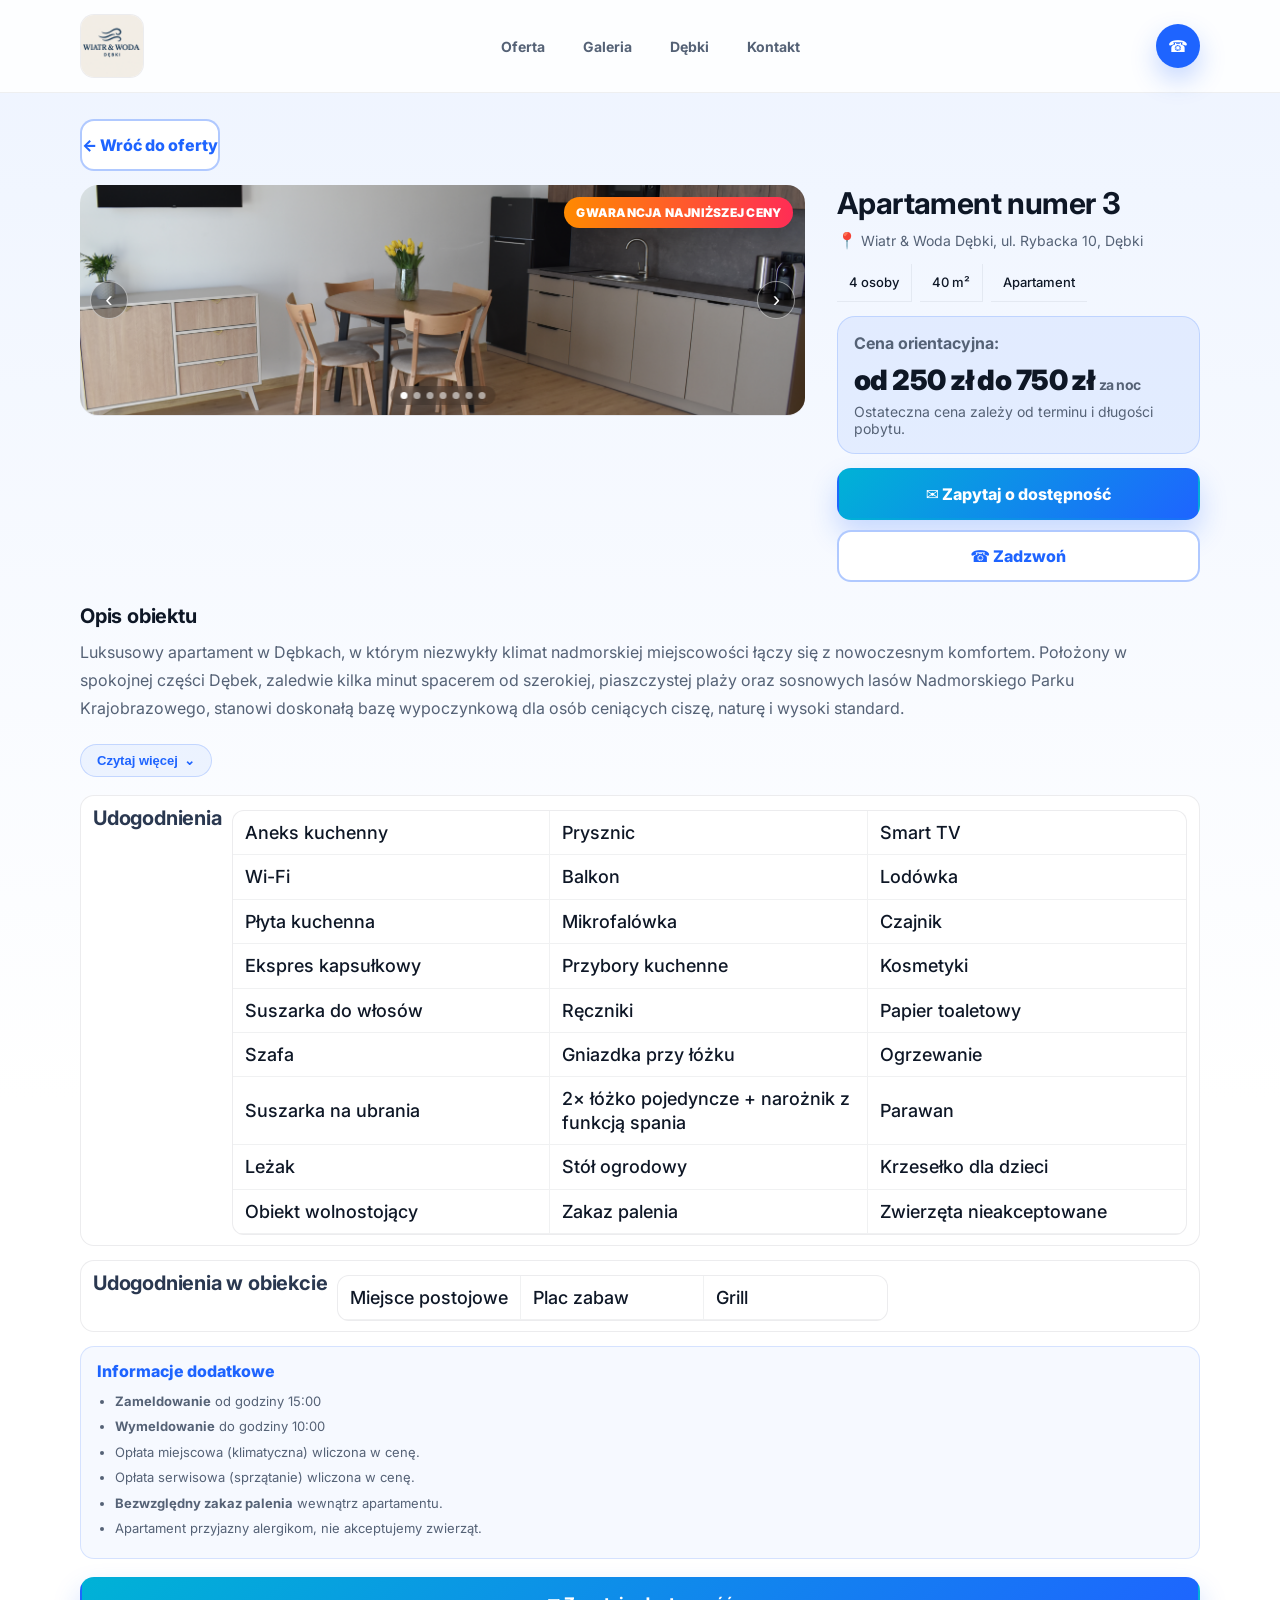
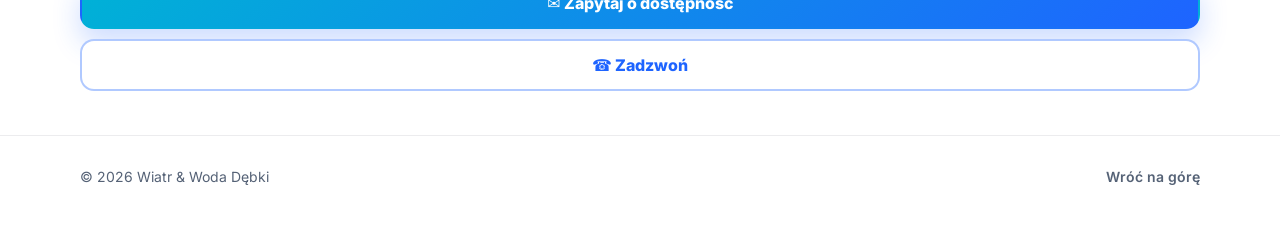
==== commit 1f1b2302: "Add 2-column Booking-style layout on PC: gallery left, sticky sidebar right Co-Authored-By: Claude O" ====
--- a/apartament-3.html
+++ b/apartament-3.html
@@ -52,6 +52,9 @@
           ← Wróć do oferty
         </a>
 
+        <!-- LAYOUT 2-kolumnowy na PC -->
+        <div class="detail-layout">
+        <div class="detail-layout__gallery">
         <!-- HERO / GALERIA -->
         <div class="offerCard__media tile__media reveal" data-slider style="border-radius:18px; overflow:hidden;">
           <span class="badge">GWARANCJA NAJNIŻSZEJ CENY</span>
@@ -74,7 +77,9 @@
             <span>galeria/ap%20nr%203/7.JPG</span>
           </template>
         </div>
-
+        </div><!-- /detail-layout__gallery -->
+
+        <div class="detail-layout__sidebar">
         <!-- NAGŁÓWEK + META -->
         <header class="reveal" style="margin-top:18px;">
           <h1 class="offersHead__title" style="margin-bottom:6px;">Apartament numer 3</h1>
@@ -106,6 +111,8 @@
             <a class="btn2 btn2--ghost" href="tel:+48XXXXXXXXX">☎ Zadzwoń</a>
           </div>
         </div>
+        </div><!-- /detail-layout__sidebar -->
+        </div><!-- /detail-layout -->
 
         <!-- OPIS -->
         <section class="reveal" style="margin-top:22px;">
--- a/style.css
+++ b/style.css
@@ -1498,6 +1498,23 @@
   user-select: none;
 }
 .tile__media:active{ cursor: grabbing; }
+/* ====== DETAIL PAGE 2-COL LAYOUT (PC) ====== */
+@media(min-width:820px){
+  .detail-layout{
+    display: grid;
+    grid-template-columns: 2fr 1fr;
+    gap: 32px;
+    align-items: start;
+  }
+  .detail-layout__sidebar{
+    position: sticky;
+    top: 24px;
+  }
+  .detail-layout__sidebar header{
+    margin-top: 0 !important;
+  }
+}
+
 /* Detail page slider only (not offerCard thumbnails) */
 .tile__media:not(.offerCard__media) img{
   width: 100%;
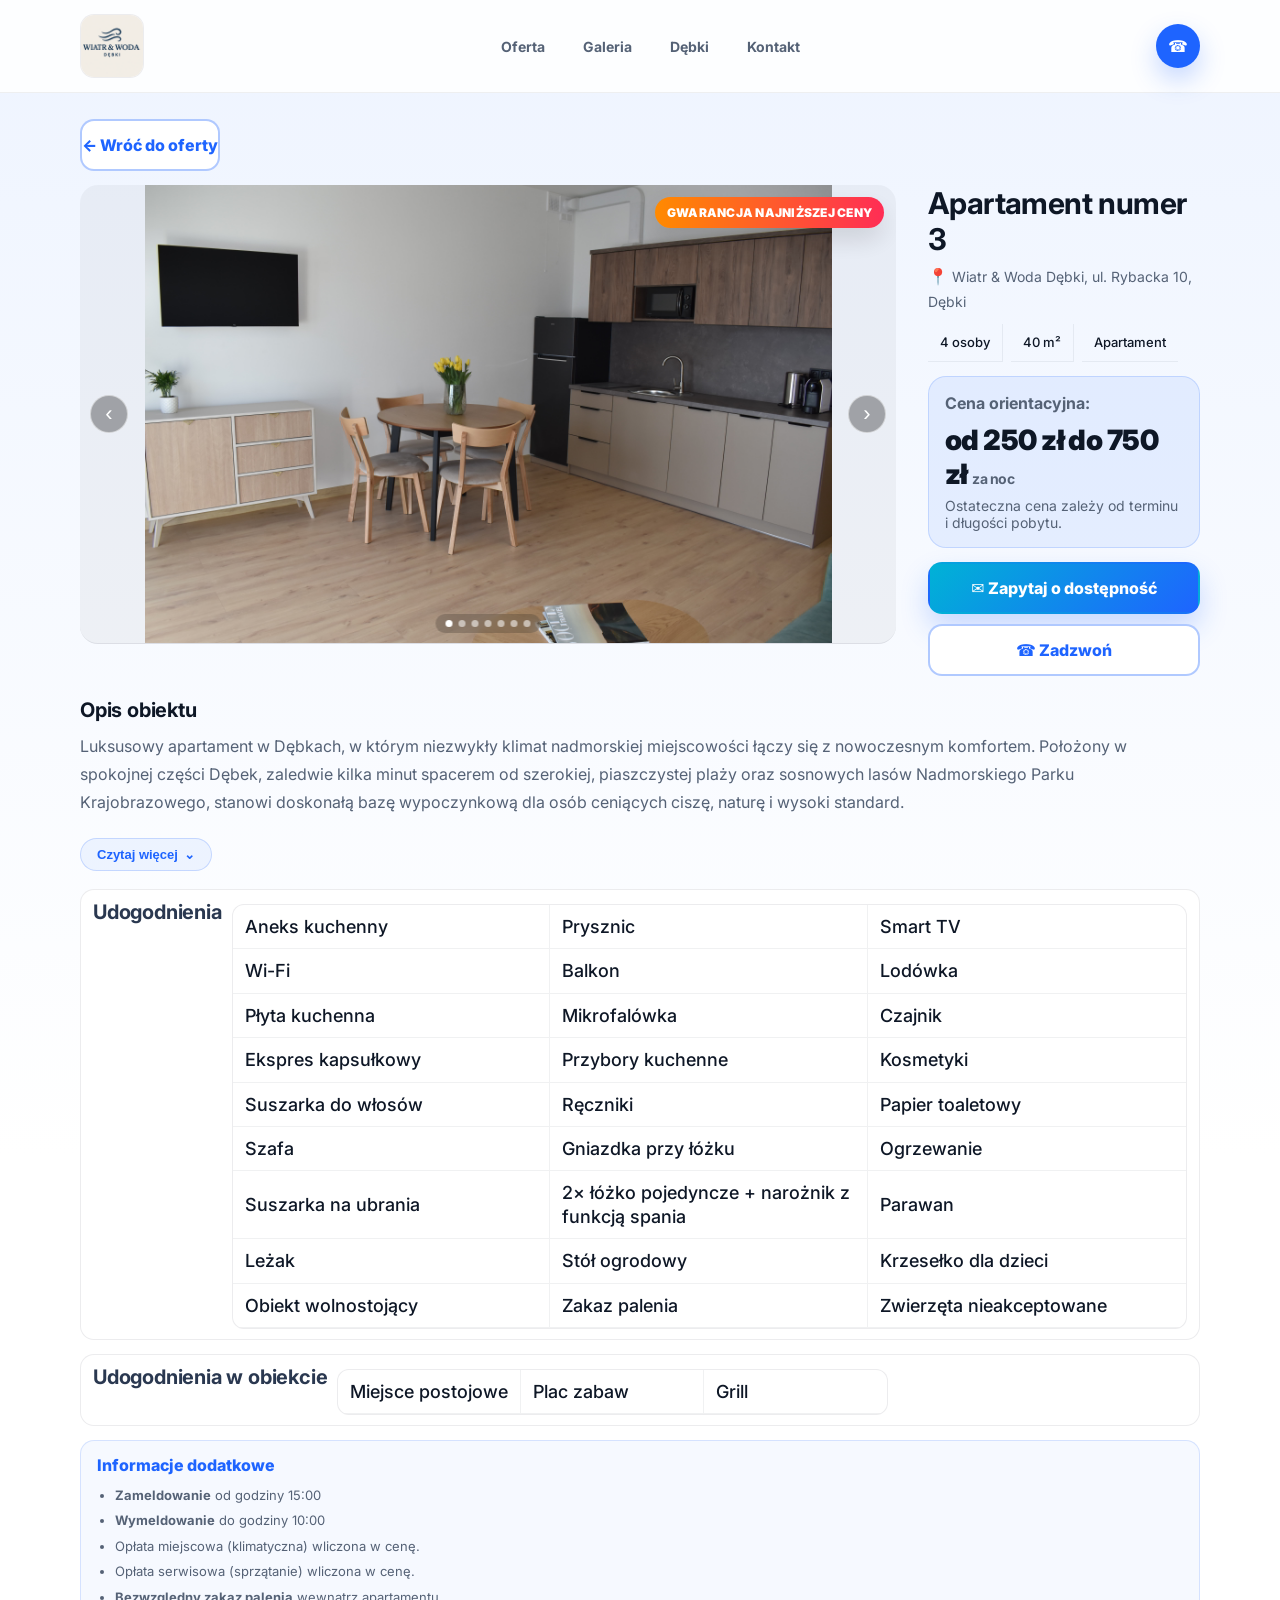
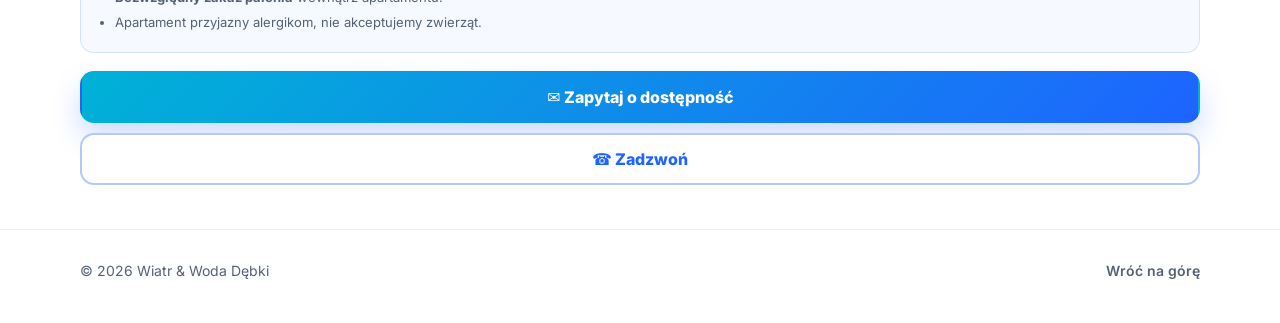
==== commit 13afd814: "Add plaza.jpg to gallery, link Dębki to debki.html, add real photos to debki page - plaza.jpg added " ====
--- a/apartament-3.html
+++ b/apartament-3.html
@@ -35,7 +35,7 @@
         <ul id="navMenu" class="nav__menu">
           <li><a class="nav__link" href="oferta.html">Oferta</a></li>
           <li><a class="nav__link" href="index.html#galeria">Galeria</a></li>
-          <li><a class="nav__link" href="index.html#debki">Dębki</a></li>
+          <li><a class="nav__link" href="debki.html">Dębki</a></li>
           <li><a class="nav__link" href="index.html#kontakt">Kontakt</a></li>
         </ul>
       </nav>
--- a/style.css
+++ b/style.css
@@ -1502,7 +1502,7 @@
 @media(min-width:820px){
   .detail-layout{
     display: grid;
-    grid-template-columns: 2fr 1fr;
+    grid-template-columns: 3fr 1fr;
     gap: 32px;
     align-items: start;
   }
@@ -1525,9 +1525,32 @@
   -webkit-user-drag: none;
   cursor: zoom-in;
 }
-@media(min-width:820px){
-  .tile__media:not(.offerCard__media) img{
-    aspect-ratio: 3 / 2;
+/* =========================
+   DESKTOP FIX: slider zdjęć bez ucinania (tylko PC)
+   ========================= */
+@media (min-width: 1024px) {
+  .detail-layout__gallery .offerCard__media {
+    position: relative;
+    width: 100%;
+    aspect-ratio: 16 / 9;
+    min-height: 420px;
+    background: rgba(0,0,0,0.04);
+  }
+  .detail-layout__gallery .offerCard__media > img {
+    width: 100%;
+    height: 100%;
+    display: block;
+    object-fit: contain !important;
+    object-position: center;
+  }
+  .detail-layout__gallery .offerCard__nav {
+    z-index: 3;
+  }
+  .detail-layout__gallery .badge {
+    z-index: 3;
+  }
+  .detail-layout__gallery .offerCard__dots {
+    z-index: 3;
   }
 }
 /* ===== REGULAMIN PAGE ===== */
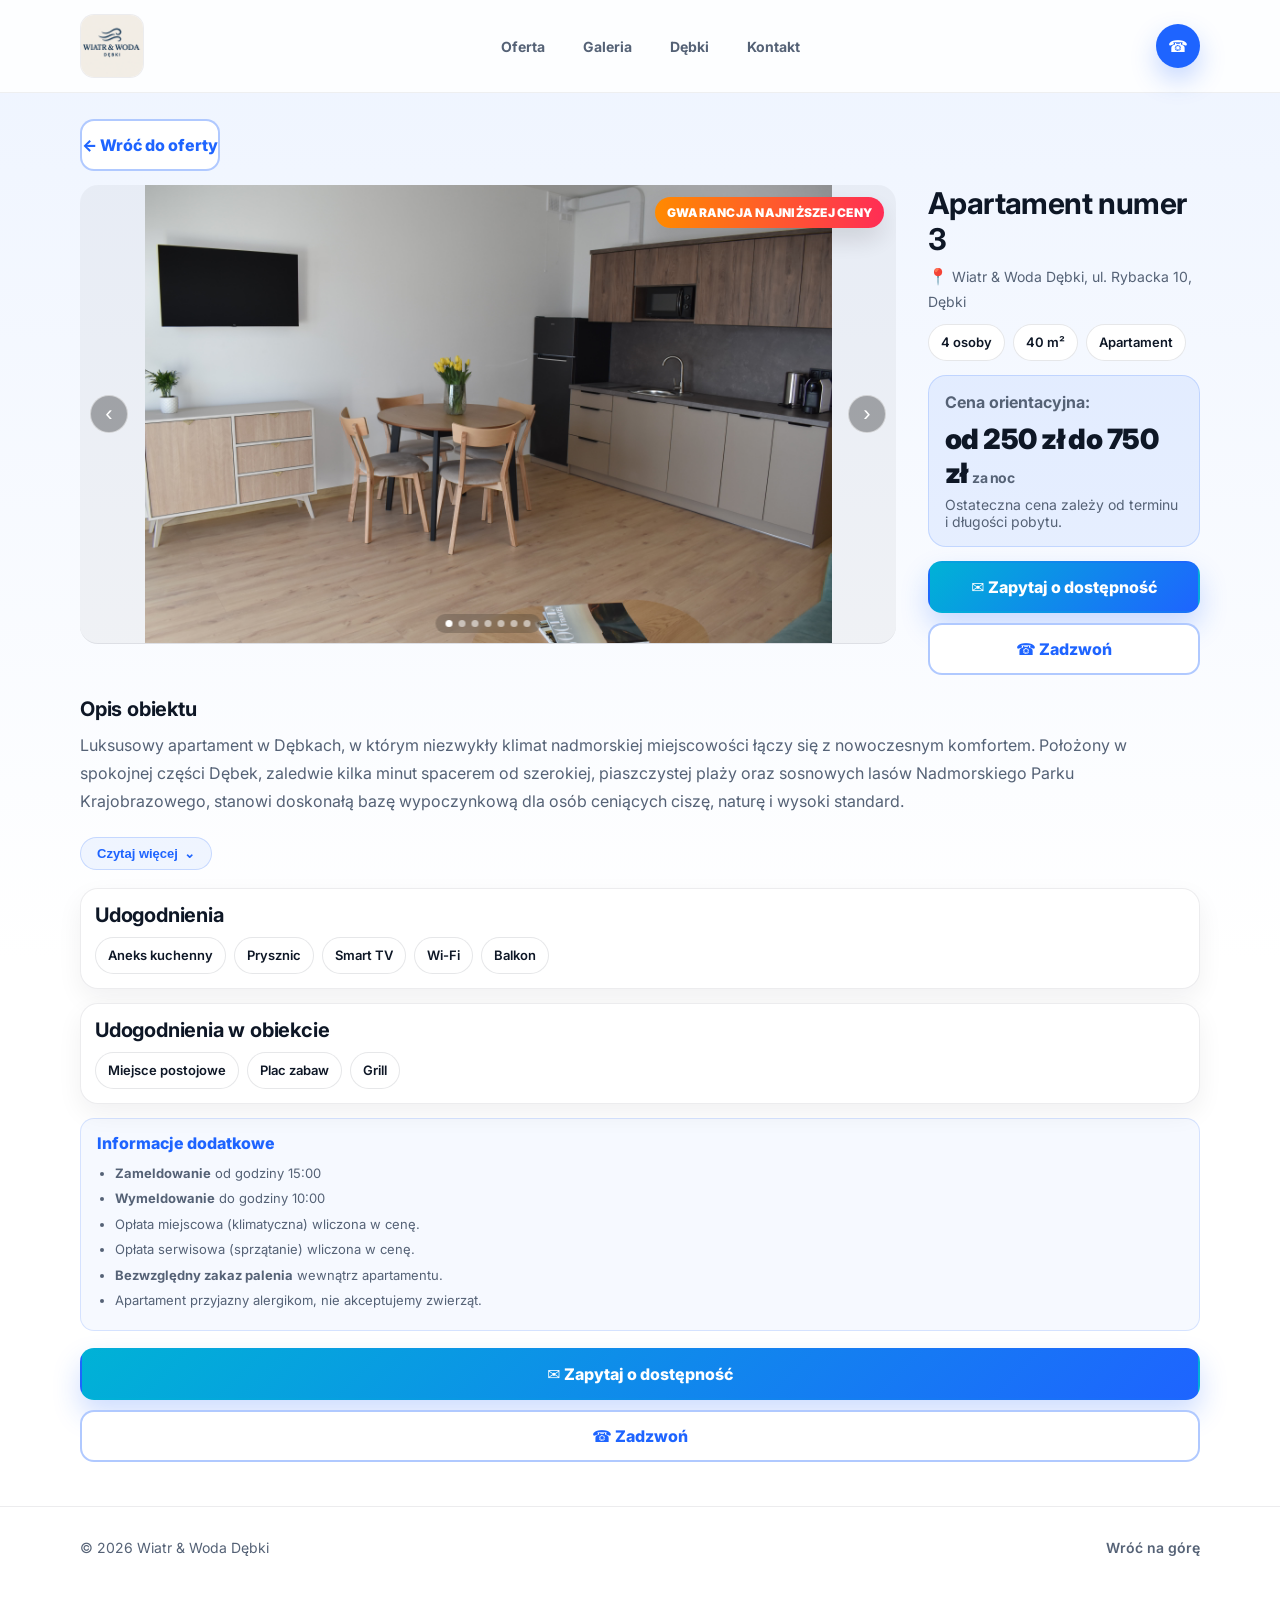
==== commit 566d1582: "Rename amen → amenSection class in all detail pages + style.css updates Co-Authored-By: Claude Opus " ====
--- a/apartament-3.html
+++ b/apartament-3.html
@@ -151,7 +151,7 @@
         </section>
 
         <!-- UDOGODNIENIA (rozwijane) -->
-        <section class="amen reveal" aria-labelledby="amenTitle" style="margin-top:18px;">
+        <section class="amenSection reveal" aria-labelledby="amenTitle" style="margin-top:18px;">
           <h2 id="amenTitle" class="h2">Udogodnienia</h2>
 
           <div class="chips" data-chips data-collapsed="true">
@@ -197,7 +197,7 @@
         </section>
 
         <!-- UDOGODNIENIA W OBIEKCIE -->
-        <section class="amen reveal" aria-labelledby="objTitle" style="margin-top:14px;">
+        <section class="amenSection reveal" aria-labelledby="objTitle" style="margin-top:14px;">
           <h2 id="objTitle" class="h2">Udogodnienia w obiekcie</h2>
           <div class="chips">
 
--- a/style.css
+++ b/style.css
@@ -449,13 +449,32 @@
   line-height: 1.7;
   font-size: 14px;
 }
+.offer__ctas{
+  display: flex;
+  flex-direction: column;
+  gap: 8px;
+  margin-top: 14px;
+}
 .offer__cta{
-  display:inline-flex;
-  margin-top: 12px;
-  font-weight: 900;
+  display:flex;
+  align-items: center;
+  justify-content: center;
+  padding: 12px 20px;
+  font-weight: 700;
+  font-size: 14px;
+  color: #fff;
+  background: linear-gradient(135deg, var(--brand), #4d8aff);
+  text-decoration:none;
+  border-radius: 12px;
+  transition: opacity .2s;
+}
+.offer__cta:hover{ opacity: 0.85; }
+.offer__cta--secondary{
   color: var(--brand);
-  text-decoration:none;
-}
+  background: rgba(30,100,255,0.06);
+  border: 1px solid rgba(30,100,255,0.18);
+}
+.offer__cta--secondary:hover{ background: rgba(30,100,255,0.12); }
 
 /* =========================
    OFFER CAROUSEL
@@ -1363,31 +1382,25 @@
 
 /* ====== CHIPS (amenities) ====== */
 .chips{
-  display: grid;
-  grid-template-columns: 1fr 1fr;
-  gap: 0;
-  margin-top: 4px;
-  border: 1px solid rgba(14,23,38,0.08);
-  border-radius: 12px;
-  overflow: hidden;
-  background: #fff;
+  display: flex;
+  flex-wrap: wrap;
+  gap: 6px;
+  margin-top: 8px;
+  max-width: 100%;
 }
 .chip{
-  display: flex;
+  display: inline-flex;
   align-items: center;
-  gap: 8px;
-  padding: 10px 12px;
-  border: none;
-  border-bottom: 1px solid rgba(14,23,38,0.06);
-  border-right: 1px solid rgba(14,23,38,0.06);
-  background: transparent;
-  border-radius: 0;
+  padding: 7px 14px;
+  border: 1px solid rgba(14,23,38,0.1);
+  background: #fff;
+  border-radius: 999px;
   font-size: 13px;
   font-weight: 500;
   color: var(--text);
   line-height: 1.3;
-}
-.chip:nth-child(2n){ border-right: none; }
+  max-width: 100%;
+}
 .chips[data-collapsed="true"] .chip--more{
   display: none;
 }
@@ -1403,13 +1416,8 @@
   border-radius: 999px;
 }
 @media(min-width:820px){
-  .chips{
-    grid-template-columns: repeat(3, 1fr);
-  }
-  .chip:nth-child(2n){ border-right: 1px solid rgba(14,23,38,0.06); }
-  .chip:nth-child(3n){ border-right: none; }
   .chips[data-collapsed="true"] .chip--more{
-    display: flex;
+    display: inline-flex;
   }
   .chips__toggle{
     display: none;
@@ -1703,3 +1711,123 @@
     top: auto;
   }
 }
+/* ===========================
+   FIX: Udogodnienia (mobile)
+   WKLEJ NA KONIEC style.css
+   =========================== */
+
+/* Bazowo: chipsy jako "pigułki", nie tabela */
+.chips{
+  display: flex;
+  flex-wrap: wrap;
+  gap: 10px;
+  align-items: center;
+}
+
+.chip{
+  display: inline-flex;
+  align-items: center;
+  justify-content: center;
+  padding: 10px 12px;
+  border-radius: 999px;
+  border: 1px solid rgba(14,23,38,0.10);
+  background: #fff;
+  line-height: 1.15;
+  font-weight: 600;
+  max-width: 100%;
+  white-space: normal;      /* pozwala łamać tekst */
+  text-align: center;
+}
+
+/* Ukrywanie/ pokazywanie "więcej" */
+.chips[data-collapsed="true"] .chip--more{ display: none; }
+.chips[data-collapsed="false"] .chip--more{ display: inline-flex; }
+
+/* Sekcja amen — wymuś normalny layout na mobilce */
+@media (max-width: 720px){
+  .amen{
+    display: block !important;   /* zabija układ "tabelkowy" */
+  }
+
+  .amen .h2{
+    margin-bottom: 10px;
+  }
+
+  /* przycisk "Pokaż więcej" — pod chipsami, na całą szerokość */
+  .chips__toggle{
+    width: 100%;
+    margin-top: 12px;
+    padding: 12px 14px;
+    border-radius: 999px;
+    border: 1px solid rgba(30,100,255,0.25);
+    background: rgba(30,100,255,0.08);
+    font-weight: 800;
+  }
+}
+@media (max-width: 720px){
+  .amen *{
+    box-sizing: border-box;
+  }
+  .amen .chip{
+    width: auto !important;
+    border-bottom: 1px solid rgba(14,23,38,0.10) !important; /* jeśli było “tabelkowo” */
+  }
+}
+/* =========================
+   UDOgodnienia – sekcja (fix)
+   ========================= */
+
+.amenSection{
+  background: #fff;
+  border: 1px solid var(--border);
+  border-radius: 18px;
+  box-shadow: 0 10px 26px rgba(14,23,38,0.06);
+  padding: 14px;
+}
+
+/* nagłówek + toggle w jednej linii */
+.amenSection > .h2{
+  margin: 0;
+}
+
+.amenSection{
+  display: grid;
+  grid-template-columns: 1fr auto;
+  grid-template-areas:
+    "title toggle"
+    "chips chips";
+  gap: 10px 12px;
+  align-items: center;
+}
+
+.amenSection > .h2{ grid-area: title; }
+.amenSection > .chips__toggle{ grid-area: toggle; margin-top: 0; }
+.amenSection > .chips{ grid-area: chips; margin-top: 0; }
+
+/* chips – normalnie, bez “tabelki” */
+.amenSection .chips{
+  display:flex;
+  flex-wrap:wrap;
+  gap: 8px;
+}
+
+/* toggle – estetycznie */
+.amenSection .chips__toggle{
+  white-space: nowrap;
+  padding: 8px 14px;
+  border-radius: 999px;
+}
+
+/* na bardzo wąskich ekranach toggle pod tytułem */
+@media (max-width: 380px){
+  .amenSection{
+    grid-template-columns: 1fr;
+    grid-template-areas:
+      "title"
+      "toggle"
+      "chips";
+  }
+  .amenSection > .chips__toggle{
+    width: 100%;
+  }
+}
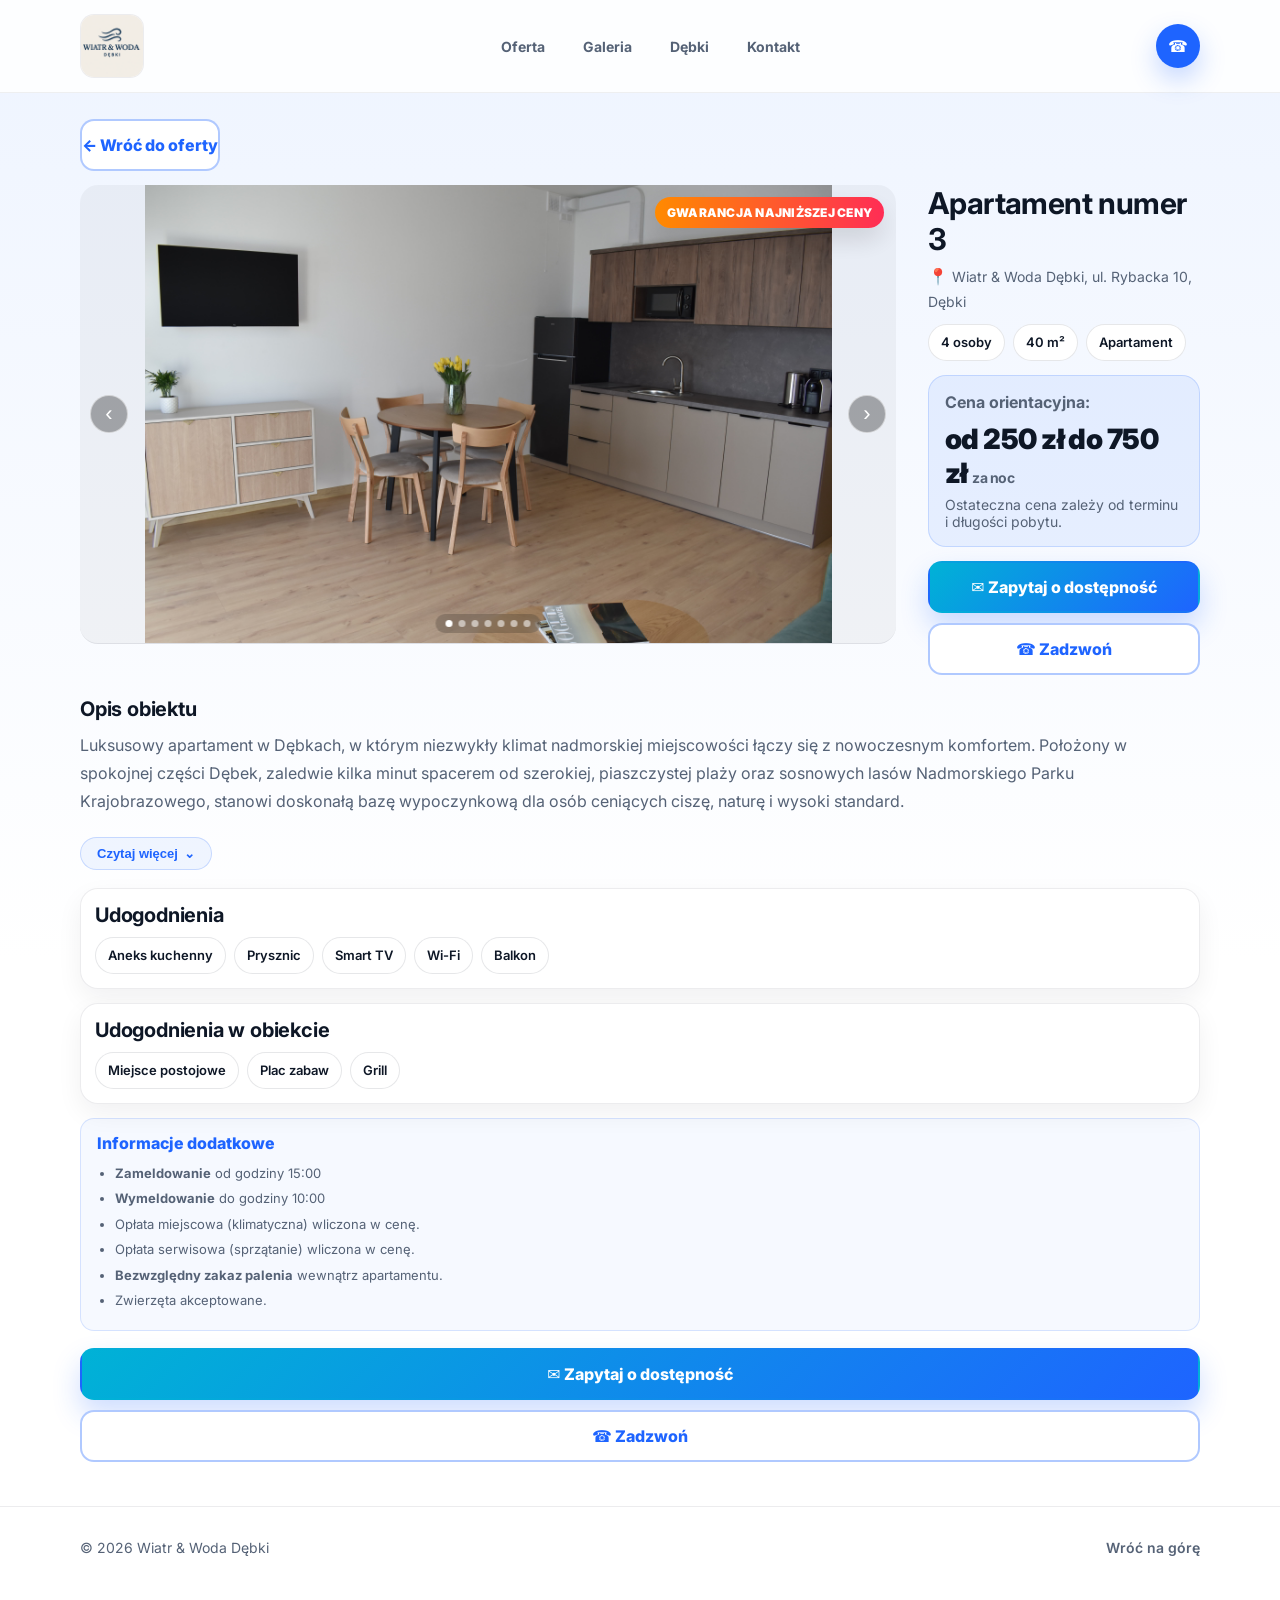
==== commit 38c2d1e7: "Zwierzęta akceptowane, remove Obiekt wolnostojący, add mobile offer CTA button Co-Authored-By: Claud" ====
--- a/apartament-3.html
+++ b/apartament-3.html
@@ -188,9 +188,8 @@
             <span class="chip chip--more">Stół ogrodowy</span>
 
             <span class="chip chip--more">Krzesełko dla dzieci</span>
-            <span class="chip chip--more">Obiekt wolnostojący</span>
             <span class="chip chip--more">Zakaz palenia</span>
-            <span class="chip chip--more">Zwierzęta nieakceptowane</span>
+            <span class="chip chip--more">Zwierzęta akceptowane</span>
           </div>
 
           <button class="chips__toggle" type="button" data-chips-toggle>Pokaż więcej</button>
@@ -216,7 +215,7 @@
             <li>Opłata miejscowa (klimatyczna) wliczona w cenę.</li>
             <li>Opłata serwisowa (sprzątanie) wliczona w cenę.</li>
             <li><b>Bezwzględny zakaz palenia</b> wewnątrz apartamentu.</li>
-            <li>Apartament przyjazny alergikom, nie akceptujemy zwierząt.</li>
+            <li>Zwierzęta akceptowane.</li>
           </ul>
         </section>
 
--- a/style.css
+++ b/style.css
@@ -267,6 +267,32 @@
 }
 .btn--ghost:hover{ background: rgba(30,100,255,0.06); }
 
+/* "Zobacz ofertę" – only on mobile */
+.btn--offer-mobile{
+  display: flex;
+  align-items: center;
+  justify-content: center;
+  width: 100%;
+  padding: 14px 24px;
+  background: linear-gradient(135deg, #1E64FF 0%, #6C3AFF 100%);
+  color: #fff;
+  font-weight: 800;
+  font-size: 15px;
+  border: none;
+  border-radius: 14px;
+  text-decoration: none;
+  letter-spacing: 0.01em;
+  box-shadow: 0 4px 18px rgba(30,100,255,0.3);
+  transition: opacity .2s, transform .2s;
+}
+.btn--offer-mobile:hover{
+  opacity: .9;
+  transform: translateY(-1px);
+}
+@media(min-width:680px){
+  .btn--offer-mobile{ display: none; }
+}
+
 .btn--form{
   width: 100%;
 }
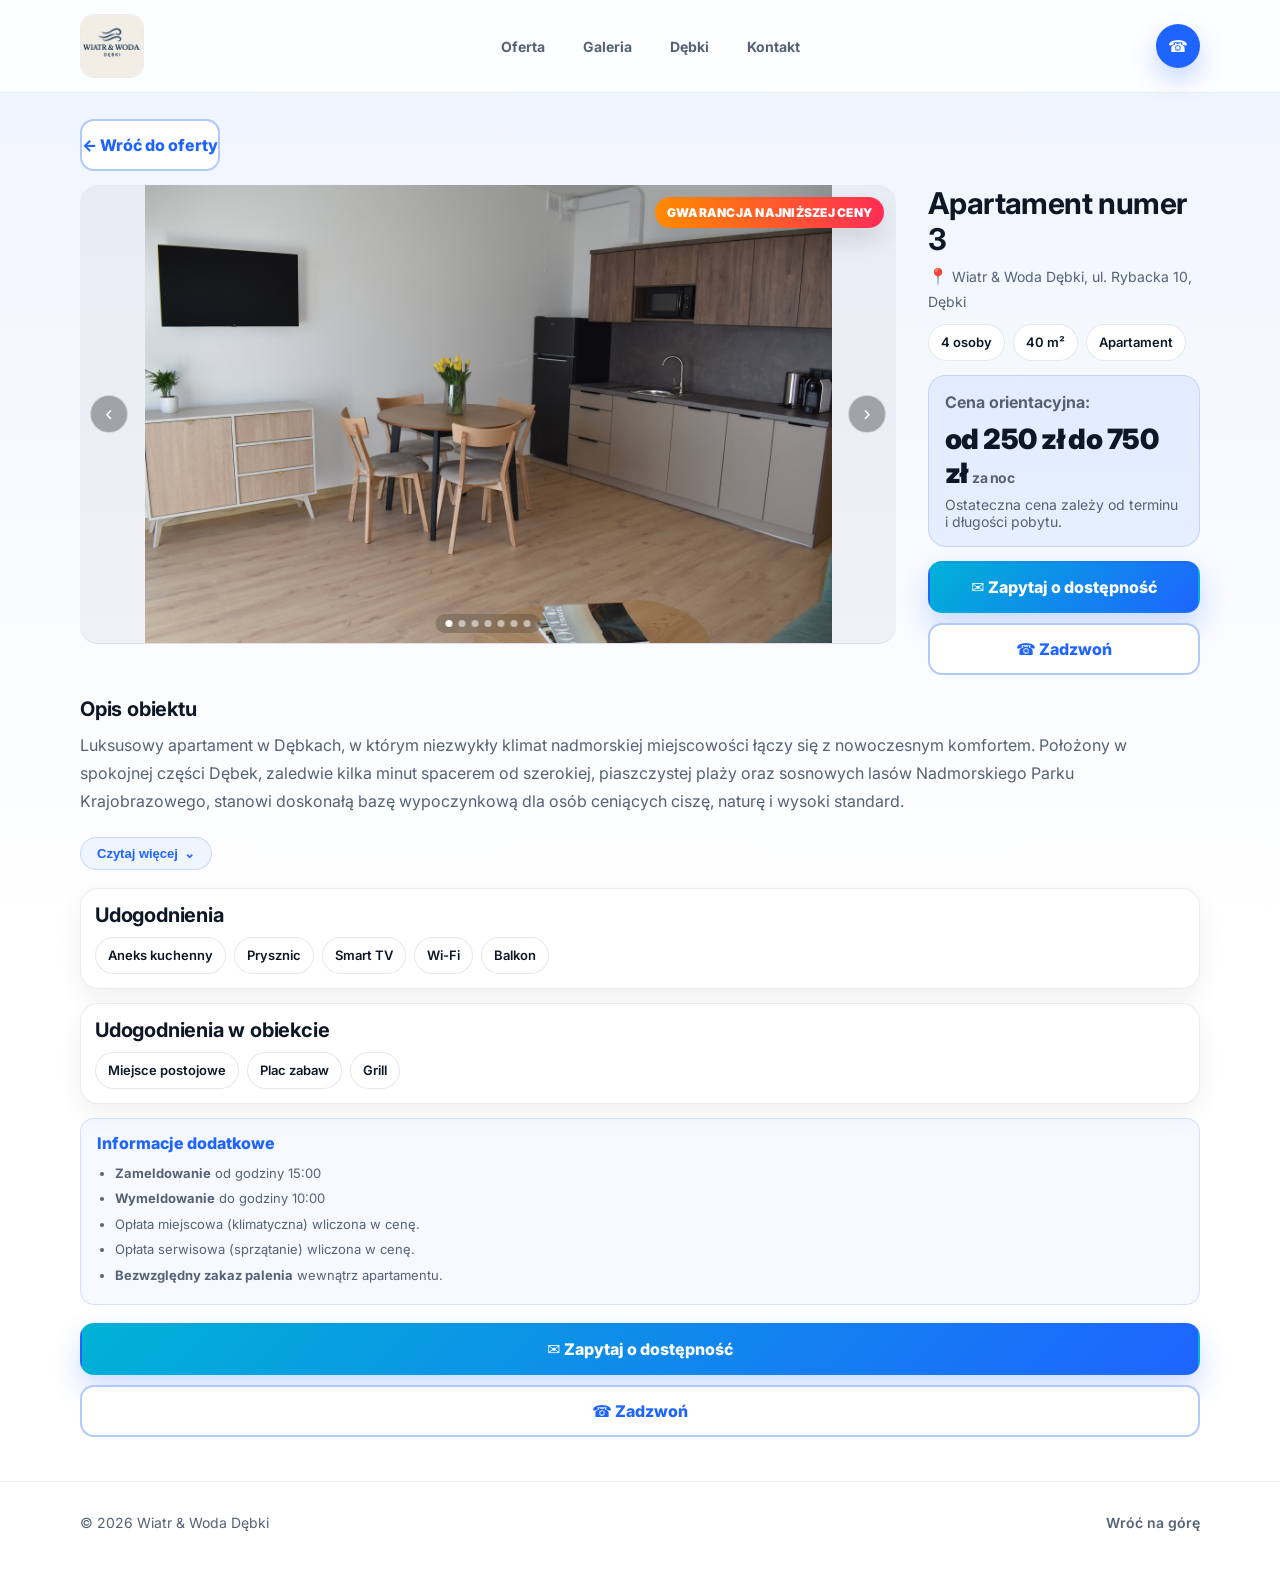
==== commit c68d1f4d: "Remove Zwierzęta line from info, replace placeholder phone with real number Co-Authored-By: Claude O" ====
--- a/apartament-3.html
+++ b/apartament-3.html
@@ -40,7 +40,7 @@
         </ul>
       </nav>
 
-      <a class="callfab" href="tel:+48XXXXXXXXX" aria-label="Zadzwoń">☎</a>
+      <a class="callfab" href="tel:+48696217652" aria-label="Zadzwoń">☎</a>
     </div>
   </header>
 
@@ -108,7 +108,7 @@
 
           <div class="offerActions" style="margin-top:14px;">
             <a class="btn2 btn2--primary" href="index.html#kontakt">✉ Zapytaj o dostępność</a>
-            <a class="btn2 btn2--ghost" href="tel:+48XXXXXXXXX">☎ Zadzwoń</a>
+            <a class="btn2 btn2--ghost" href="tel:+48696217652">☎ Zadzwoń</a>
           </div>
         </div>
         </div><!-- /detail-layout__sidebar -->
@@ -215,14 +215,13 @@
             <li>Opłata miejscowa (klimatyczna) wliczona w cenę.</li>
             <li>Opłata serwisowa (sprzątanie) wliczona w cenę.</li>
             <li><b>Bezwzględny zakaz palenia</b> wewnątrz apartamentu.</li>
-            <li>Zwierzęta akceptowane.</li>
           </ul>
         </section>
 
         <!-- CTA (na dole) -->
         <div class="offerActions reveal" style="margin-top:18px;">
           <a class="btn2 btn2--primary" href="index.html#kontakt">✉ Zapytaj o dostępność</a>
-          <a class="btn2 btn2--ghost" href="tel:+48XXXXXXXXX">☎ Zadzwoń</a>
+          <a class="btn2 btn2--ghost" href="tel:+48696217652">☎ Zadzwoń</a>
         </div>
 
       </div>
